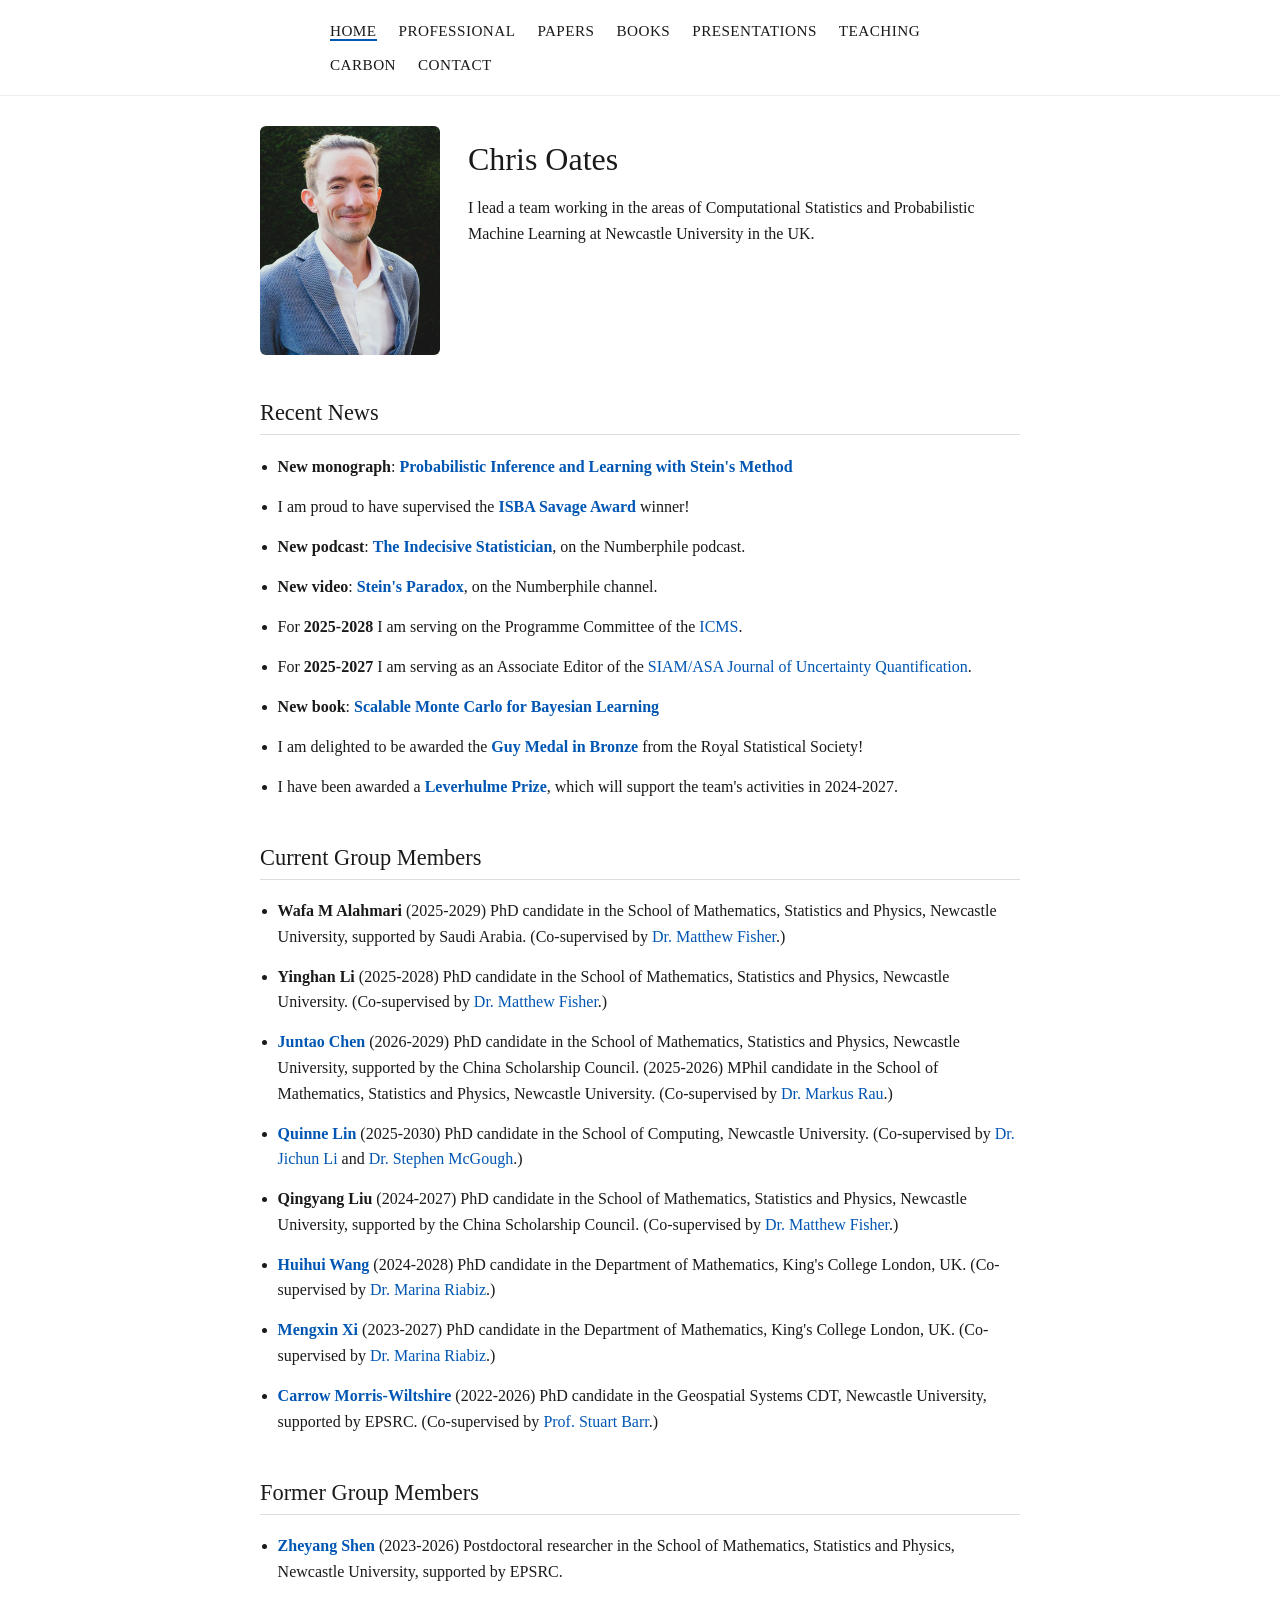
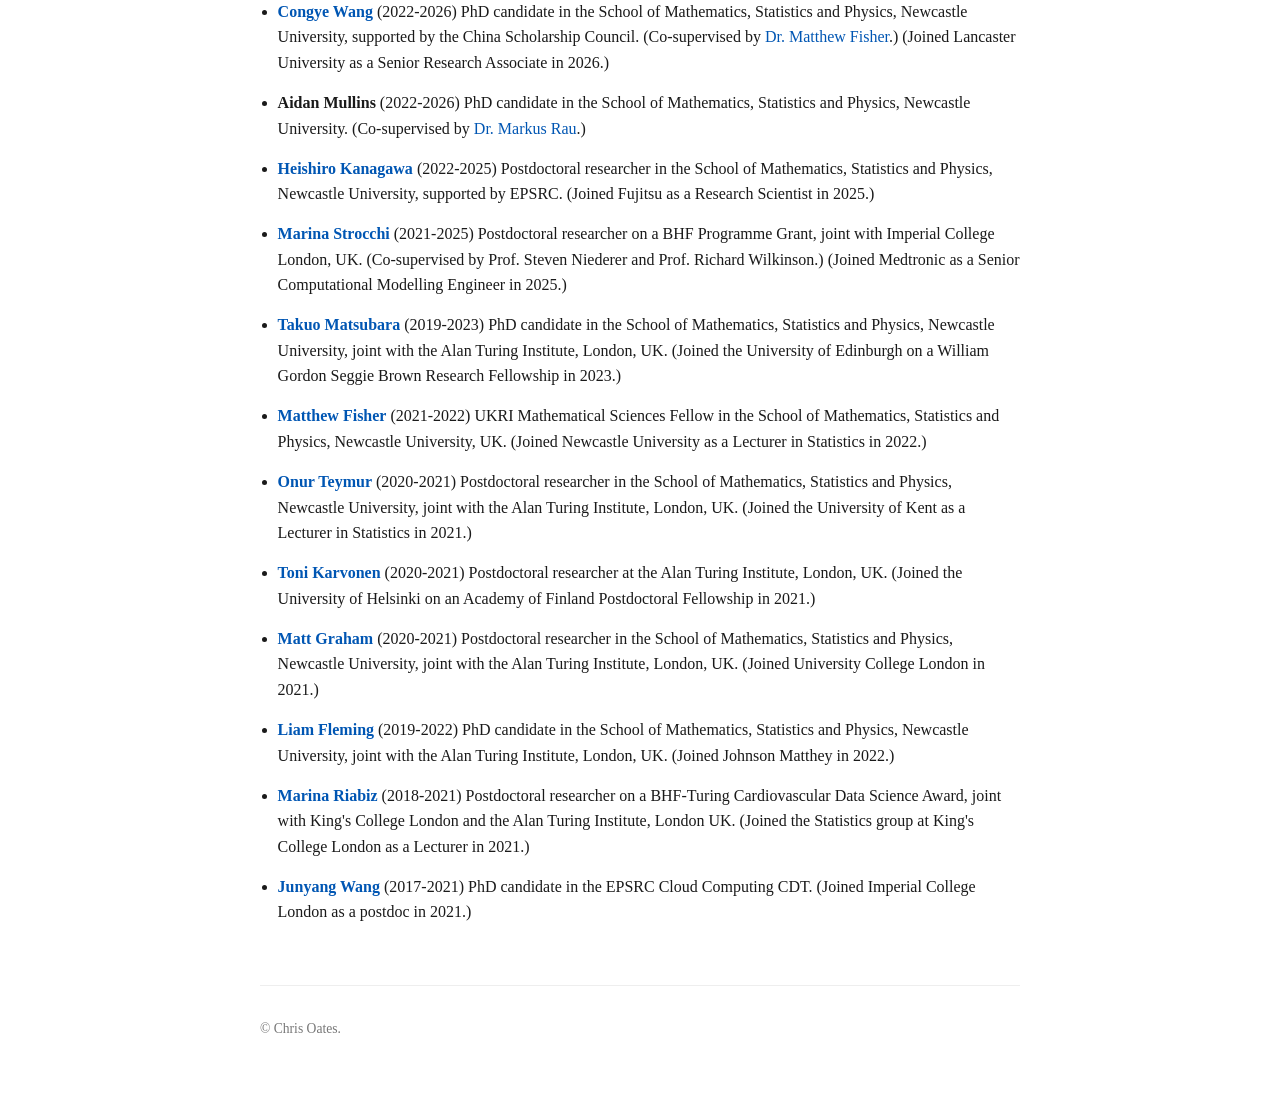
==== index.html @ c544bef7 "Uploaded html files for new site" ====
<!DOCTYPE html>
<!--
  =============================================================
  index.html  —  the HOME page (what visitors see at oates.work)
  =============================================================

  HOW THE WHOLE SITE FITS TOGETHER
  ---------------------------------
  This site is just a handful of plain .html files sitting next
  to a shared style.css file, in one folder:

      oates-work-site/
        index.html          <- this file (home page)
        professional.html
        papers.html
        books.html
        presentations.html
        teaching.html
        carbon.html
        contact.html
        visiting-fellowships.html  <- not linked from the nav yet
        style.css           <- shared look and feel for all pages
        images/              <- photos used on the site
        README.md           <- instructions for editing & publishing

  There is no software to install, no "build" step, and no
  database. A web browser reads these files directly. To edit
  the site, you edit the .html files in a plain text editor
  (Notepad, TextEdit in plain-text mode, VS Code, etc.) and
  refresh your browser to see the change.

  HOW TO ADD OR CHANGE TEXT ON THIS PAGE
  ---------------------------------------
  Text on the page is wrapped in HTML "tags" that look like
  <p>...</p> or <li>...</li>. You can safely change the words
  BETWEEN the tags. Do not delete the tags themselves (the bits
  in angle brackets) unless you know you want to remove that
  whole element.

  A comment like this one (the whole block you're reading right
  now) is never shown on the actual web page — comments are just
  notes for you, the editor. Add your own freely.
  =============================================================
-->
<html lang="en">
<head>
  <meta charset="UTF-8">
  <!-- Makes the site usable on phones/tablets by matching the page width to the screen width. Leave this as-is. -->
  <meta name="viewport" content="width=device-width, initial-scale=1.0">

  <!-- This text appears as the browser tab title and in search results. -->
  <title>Chris Oates</title>

  <!-- A short description used by search engines like Google. Edit freely. -->
  <meta name="description" content="Chris Oates — Professor of Statistics, Newcastle University. Computational statistics and probabilistic machine learning.">

  <!-- Loads the shared stylesheet described in style.css. Every page has this same line. -->
  <link rel="stylesheet" href="style.css">
</head>
<body>

<!-- =========================================================
     SITE NAVIGATION (top menu) — appears identically on every
     page. If you rename a page, add a page, or reorder the
     menu, make the SAME change on this block in every .html
     file. It is simple copy/paste — there is no way for one
     page to "share" this block with the others automatically
     without extra tools, so we keep it deliberately simple.

     The link for the CURRENT page has class="current" added,
     which underlines it (see style.css section 3). On this
     page that's the "Home" link.
     ========================================================= -->
<nav class="site-nav">
  <ul>
    <li><a href="index.html" class="current">Home</a></li>
    <li><a href="professional.html">Professional</a></li>
    <li><a href="papers.html">Papers</a></li>
    <li><a href="books.html">Books</a></li>
    <li><a href="presentations.html">Presentations</a></li>
    <li><a href="teaching.html">Teaching</a></li>
    <li><a href="carbon.html">Carbon</a></li>
    <li><a href="contact.html">Contact</a></li>
  </ul>
</nav>

<!-- The .page div just keeps the content a comfortable reading
     width — see section 1 of style.css. -->
<div class="page">

  <!-- ===================================================
       PROFILE: photo + short introduction
       To change the photo: replace images/chris-oates.jpg
       with your own file (same filename), or change the
       filename below to match a new file you add to the
       images folder.
       =================================================== -->
  <div class="profile">
    <img src="images/chris-oates.jpg" alt="Photo of Chris Oates">
    <div class="intro">
      <h1>Chris Oates</h1>
      <p>
        I lead a team working in the areas of Computational Statistics
        and Probabilistic Machine Learning at Newcastle University in
        the UK.
      </p>
    </div>
  </div>

  <!-- ===================================================
       RECENT NEWS
       This is just a bulleted list. To add a new item, copy
       an existing <li>...</li> line and edit the text/link.
       To remove an item, delete its whole <li>...</li> line.
       Newest items are usually kept at the top.
       =================================================== -->
  <h2>Recent News</h2>
  <ul class="entry-list">
    <li><strong>New monograph</strong>: <a href="https://arxiv.org/abs/2603.07467"><strong>Probabilistic Inference and Learning with Stein's Method</strong></a></li>
    <li>I am proud to have supervised the <a href="https://bayesian.org/project/savage-award/"><strong>ISBA Savage Award</strong></a> winner!</li>
    <li><strong>New podcast</strong>: <a href="https://youtu.be/iz8fpVh_rlc"><strong>The Indecisive Statistician</strong></a>, on the Numberphile podcast.</li>
    <li><strong>New video</strong>: <a href="https://youtu.be/FUQwijSDzg8?feature=shared"><strong>Stein's Paradox</strong></a>, on the Numberphile channel.</li>
    <li>For <strong>2025-2028</strong> I am serving on the Programme Committee of the <a href="https://www.icms.org.uk">ICMS</a>.</li>
    <li>For <strong>2025-2027</strong> I am serving as an Associate Editor of the <a href="https://siam.org/publications/siam-journals/siam-asa-journal-on-uncertainty-quantification/">SIAM/ASA Journal of Uncertainty Quantification</a>.</li>
    <li><strong>New book</strong>: <a href="books.html"><strong>Scalable Monte Carlo for Bayesian Learning</strong></a></li>
    <li>I am delighted to be awarded the <a href="https://rss.org.uk/news-publication/news-publications/2024/general-news/announcing-our-honours-recipients-for-2024/"><strong>Guy Medal in Bronze</strong></a> from the Royal Statistical Society!</li>
    <li>I have been awarded a <a href="https://www.ncl.ac.uk/press/articles/latest/2023/10/chrisoateslevehulmeprize/"><strong>Leverhulme Prize</strong></a>, which will support the team's activities in 2024-2027.</li>
  </ul>

  <!-- ===================================================
       CURRENT GROUP MEMBERS
       =================================================== -->
  <h2>Current Group Members</h2>
  <ul class="entry-list">
    <li><strong>Wafa M Alahmari</strong> (2025-2029) PhD candidate in the School of Mathematics, Statistics and Physics, Newcastle University, supported by Saudi Arabia. (Co-supervised by <a href="https://www.ncl.ac.uk/maths-physics/people/profile/matthewfisher.html">Dr. Matthew Fisher</a>.)</li>
    <li><strong>Yinghan Li</strong> (2025-2028) PhD candidate in the School of Mathematics, Statistics and Physics, Newcastle University. (Co-supervised by <a href="https://www.ncl.ac.uk/maths-physics/people/profile/matthewfisher.html">Dr. Matthew Fisher</a>.)</li>
    <li><a href="https://juntaojchen.github.io"><strong>Juntao Chen</strong></a> (2026-2029) PhD candidate in the School of Mathematics, Statistics and Physics, Newcastle University, supported by the China Scholarship Council. (2025-2026) MPhil candidate in the School of Mathematics, Statistics and Physics, Newcastle University. (Co-supervised by <a href="https://www.ncl.ac.uk/maths-physics/people/profile/markusrau.html">Dr. Markus Rau</a>.)</li>
    <li><a href="https://www.ncl.ac.uk/computing/staff/profile/quinnelin.html"><strong>Quinne Lin</strong></a> (2025-2030) PhD candidate in the School of Computing, Newcastle University. (Co-supervised by <a href="https://www.ncl.ac.uk/computing/staff/profile/jichunli.html">Dr. Jichun Li</a> and <a href="https://www.ncl.ac.uk/computing/staff/profile/stephenmcgough.html">Dr. Stephen McGough</a>.)</li>
    <li><strong>Qingyang Liu</strong> (2024-2027) PhD candidate in the School of Mathematics, Statistics and Physics, Newcastle University, supported by the China Scholarship Council. (Co-supervised by <a href="https://www.ncl.ac.uk/maths-physics/people/profile/matthewfisher.html">Dr. Matthew Fisher</a>.)</li>
    <li><a href="https://www.kcl.ac.uk/people/huihui-wang"><strong>Huihui Wang</strong></a> (2024-2028) PhD candidate in the Department of Mathematics, King's College London, UK. (Co-supervised by <a href="https://www.kcl.ac.uk/people/marina-riabiz">Dr. Marina Riabiz</a>.)</li>
    <li><a href="https://www.kcl.ac.uk/people/mengxin-xi"><strong>Mengxin Xi</strong></a> (2023-2027) PhD candidate in the Department of Mathematics, King's College London, UK. (Co-supervised by <a href="https://www.kcl.ac.uk/people/marina-riabiz">Dr. Marina Riabiz</a>.)</li>
    <li><a href="https://geospatialcdt.ac.uk/team/carrow-morris-wiltshire/"><strong>Carrow Morris-Wiltshire</strong></a> (2022-2026) PhD candidate in the Geospatial Systems CDT, Newcastle University, supported by EPSRC. (Co-supervised by <a href="https://www.ncl.ac.uk/engineering/staff/profile/stuartbarr.html">Prof. Stuart Barr</a>.)</li>
  </ul>

  <!-- ===================================================
       FORMER GROUP MEMBERS
       =================================================== -->
  <h2>Former Group Members</h2>
  <ul class="entry-list">
    <li><a href="https://scholar.google.fi/citations?hl=en&user=S2inyIsAAAAJ"><strong>Zheyang Shen</strong></a> (2023-2026) Postdoctoral researcher in the School of Mathematics, Statistics and Physics, Newcastle University, supported by EPSRC.</li>
    <li><a href="https://congyewang.github.io"><strong>Congye Wang</strong></a> (2022-2026) PhD candidate in the School of Mathematics, Statistics and Physics, Newcastle University, supported by the China Scholarship Council. (Co-supervised by <a href="https://www.ncl.ac.uk/maths-physics/people/profile/matthewfisher.html">Dr. Matthew Fisher</a>.) (Joined Lancaster University as a Senior Research Associate in 2026.)</li>
    <li><strong>Aidan Mullins</strong> (2022-2026) PhD candidate in the School of Mathematics, Statistics and Physics, Newcastle University. (Co-supervised by <a href="https://www.ncl.ac.uk/maths-physics/people/profile/markusrau.html">Dr. Markus Rau</a>.)</li>
    <li><a href="https://noukoudashisoup.github.io"><strong>Heishiro Kanagawa</strong></a> (2022-2025) Postdoctoral researcher in the School of Mathematics, Statistics and Physics, Newcastle University, supported by EPSRC. (Joined Fujitsu as a Research Scientist in 2025.)</li>
    <li><a href="https://kclpure.kcl.ac.uk/portal/marina.1.strocchi.html"><strong>Marina Strocchi</strong></a> (2021-2025) Postdoctoral researcher on a BHF Programme Grant, joint with Imperial College London, UK. (Co-supervised by Prof. Steven Niederer and Prof. Richard Wilkinson.) (Joined Medtronic as a Senior Computational Modelling Engineer in 2025.)</li>
    <li><a href="https://www.ncl.ac.uk/maths-physics/research/statistics/pgr-students/takuo-matsubara/"><strong>Takuo Matsubara</strong></a> (2019-2023) PhD candidate in the School of Mathematics, Statistics and Physics, Newcastle University, joint with the Alan Turing Institute, London, UK. (Joined the University of Edinburgh on a William Gordon Seggie Brown Research Fellowship in 2023.)</li>
    <li><a href="https://www.ncl.ac.uk/bigdata/people/people/fishermatthew.html"><strong>Matthew Fisher</strong></a> (2021-2022) UKRI Mathematical Sciences Fellow in the School of Mathematics, Statistics and Physics, Newcastle University, UK. (Joined Newcastle University as a Lecturer in Statistics in 2022.)</li>
    <li><a href="http://teymur.uk/"><strong>Onur Teymur</strong></a> (2020-2021) Postdoctoral researcher in the School of Mathematics, Statistics and Physics, Newcastle University, joint with the Alan Turing Institute, London, UK. (Joined the University of Kent as a Lecturer in Statistics in 2021.)</li>
    <li><a href="https://tskarvone.github.io/"><strong>Toni Karvonen</strong></a> (2020-2021) Postdoctoral researcher at the Alan Turing Institute, London, UK. (Joined the University of Helsinki on an Academy of Finland Postdoctoral Fellowship in 2021.)</li>
    <li><a href="https://matt-graham.github.io/"><strong>Matt Graham</strong></a> (2020-2021) Postdoctoral researcher in the School of Mathematics, Statistics and Physics, Newcastle University, joint with the Alan Turing Institute, London, UK. (Joined University College London in 2021.)</li>
    <li><a href="https://uk.linkedin.com/in/liam-fleming-a03b3612a"><strong>Liam Fleming</strong></a> (2019-2022) PhD candidate in the School of Mathematics, Statistics and Physics, Newcastle University, joint with the Alan Turing Institute, London, UK. (Joined Johnson Matthey in 2022.)</li>
    <li><a href="https://www.kcl.ac.uk/people/marina-riabiz"><strong>Marina Riabiz</strong></a> (2018-2021) Postdoctoral researcher on a BHF-Turing Cardiovascular Data Science Award, joint with King's College London and the Alan Turing Institute, London UK. (Joined the Statistics group at King's College London as a Lecturer in 2021.)</li>
    <li><a href="https://www.ncl.ac.uk/bigdata/people/people/wangjunyang.html"><strong>Junyang Wang</strong></a> (2017-2021) PhD candidate in the EPSRC Cloud Computing CDT. (Joined Imperial College London as a postdoc in 2021.)</li>
  </ul>

  <!-- ===================================================
       FOOTER — appears on every page. Feel free to edit the
       text (e.g. update the year) but there is no need to.
       =================================================== -->
  <footer class="site-footer">
    <p>&copy; Chris Oates.</p>
  </footer>

</div>
</body>
</html>
---- style.css ----
/* ============================================================
   style.css  —  shared stylesheet for every page on the site
   ============================================================ */

body {
  font-family: Georgia, "Times New Roman", Times, serif;
  color: #1a1a1a;
  background-color: #ffffff;
  line-height: 1.6;
  margin: 0;
  padding: 0;
}

.page {
  max-width: 760px;
  margin: 0 auto;
  padding: 0 20px 60px 20px;
}

h1, h2, h3 {
  font-weight: normal;
  color: #1a1a1a;
  line-height: 1.25;
}

h1 {
  font-size: 2rem;
  margin-top: 0.4em;
  margin-bottom: 0.3em;
}

h2 {
  font-size: 1.4rem;
  margin-top: 2em;
  border-bottom: 1px solid #ddd;
  padding-bottom: 0.3em;
}

h3 {
  font-size: 1.15rem;
  margin-bottom: 0.2em;
}

a {
  color: #0056b3;
  text-decoration: none;
}
a:hover {
  text-decoration: underline;
}

nav.site-nav {
  border-bottom: 1px solid #eee;
  margin-bottom: 30px;
  padding: 18px 0;
}

nav.site-nav ul {
  list-style: none;
  /* Centred the same way as the .page container below (760px), but
     deliberately a bit NARROWER (620px) so the 8 menu items wrap
     onto two more evenly balanced lines instead of leaving just one
     item stranded on the second line. If you add/remove a menu item
     later and the wrap looks lopsided again, nudge this number up or
     down by ~40-60px until it balances. */
  max-width: 620px;
  margin: 0 auto;
  padding: 0 20px;
  display: flex;
  flex-wrap: wrap;
  gap: 8px 22px;
}

nav.site-nav a {
  color: #1a1a1a;
  font-size: 0.95rem;
  letter-spacing: 0.03em;
  text-transform: uppercase;
}

nav.site-nav a.current {
  border-bottom: 2px solid #0056b3;
}

.profile {
  display: flex;
  gap: 28px;
  align-items: flex-start;
  flex-wrap: wrap;
  margin-bottom: 10px;
}

.profile img {
  width: 180px;
  height: auto;
  border-radius: 6px;
}

.profile .intro {
  flex: 1;
  min-width: 260px;
}

ul.entry-list {
  padding-left: 1.1em;
  margin-top: 0.6em;
}

ul.entry-list li {
  margin-bottom: 0.9em;
}

.meta {
  color: #555;
  font-size: 0.92rem;
}

/* Paper titles on papers.html are no longer links (only the badge
   buttons are clickable), but should still stand out in the same
   dark blue used for links elsewhere on the site. */
.paper-title {
  color: #0b3d6e;
}

/* ------------------------------------------------------------
   5b. LINK BADGES (small icon+label pills replacing old-style
   bracket links like "[arXiv]" or "[Web]"). Each badge is an
   <a class="link-badge"> containing a Tabler icon <i> plus the
   label text — see any page's <head> for the Tabler icon font
   stylesheet link, and the HTML comments near the top of
   papers.html for how to add a new one.
   ------------------------------------------------------------ */
.link-badge {
  display: inline-flex;
  align-items: center;
  line-height: 1;
  gap: 4px;
  border-radius: 999px;
  padding: 4px 10px 3px;
  font-family: -apple-system, BlinkMacSystemFont, "Segoe UI", Arial, sans-serif;
  font-size: 0.78rem;
  text-decoration: none;
  vertical-align: middle;
  /* fallback colour if a type-* class below is ever missing */
  background: #f1efe8;
  color: #444441;
}

.link-badge .badge-icon {
  width: 13px;
  height: 13px;
  flex-shrink: 0;
  /* SVG icons inherit their colour from the badge's own text colour,
     so each link type's icon automatically matches its pill colour
     (see the .type-* rules below) with no extra CSS needed per icon. */
  color: currentColor;
}

.link-badge:hover {
  filter: brightness(0.95);
  text-decoration: none;
}

/* One colour per link type, so arXiv / Journal / Web / Video / etc are
   distinguishable at a glance without reading the label. To add a new
   type: pick a background/text pair below, then in the .html file add
   class="link-badge type-yourtype" to the <a> tag. */
.link-badge.type-arxiv    { background: #faece7; color: #712b13; } /* coral  */
.link-badge.type-web      { background: #e6f1fb; color: #0c447c; } /* blue   */
.link-badge.type-journal  { background: #e1f5ee; color: #085041; } /* teal   */
.link-badge.type-video    { background: #fcebeb; color: #791f1f; } /* red    */
.link-badge.type-software { background: #eaf3de; color: #27500a; } /* green  */
.link-badge.type-slides   { background: #faeeda; color: #633806; } /* amber  */
.link-badge.type-pdf      { background: #f1efe8; color: #444441; } /* gray   */
.link-badge.type-book     { background: #eeedfe; color: #3c3489; } /* purple */
.link-badge.type-article  { background: #fbeaf0; color: #72243e; } /* pink   */
.link-badge.type-other    { background: #f1efe8; color: #444441; } /* gray   */

footer.site-footer {
  margin-top: 60px;
  padding-top: 18px;
  border-top: 1px solid #eee;
  color: #777;
  font-size: 0.85rem;
}

.bar-row {
  display: flex;
  align-items: center;
  gap: 12px;
  margin-bottom: 8px;
}

.bar-row .bar-label {
  width: 60px;
  flex-shrink: 0;
  font-size: 0.9rem;
  color: #555;
}

.bar-row .bar-track {
  flex: 1;
  background: #f0f0f0;
  border-radius: 3px;
  overflow: hidden;
}

.bar-row .bar-fill {
  background: #0056b3;
  color: #fff;
  font-size: 0.8rem;
  padding: 4px 8px;
  white-space: nowrap;
  border-radius: 3px;
}

@media (max-width: 600px) {
  .profile {
    flex-direction: column;
  }
  h1 {
    font-size: 1.6rem;
  }
}
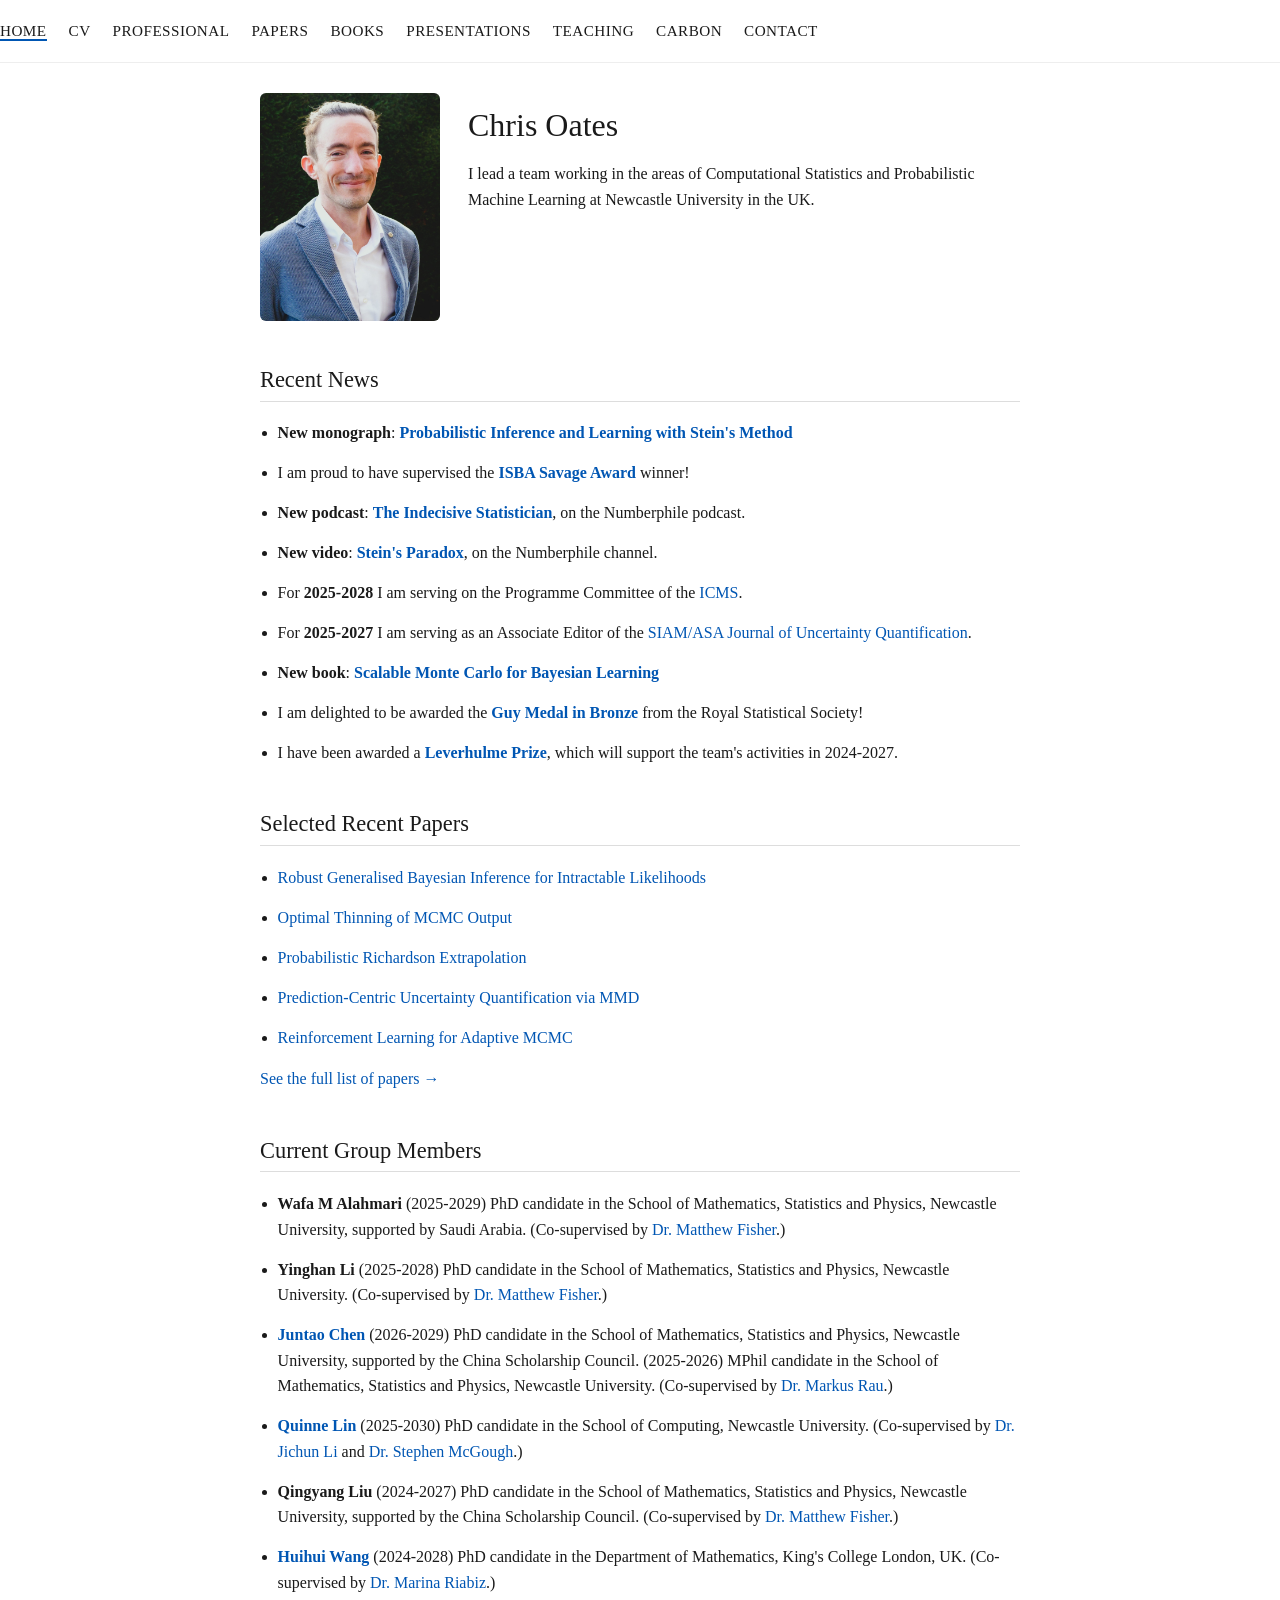
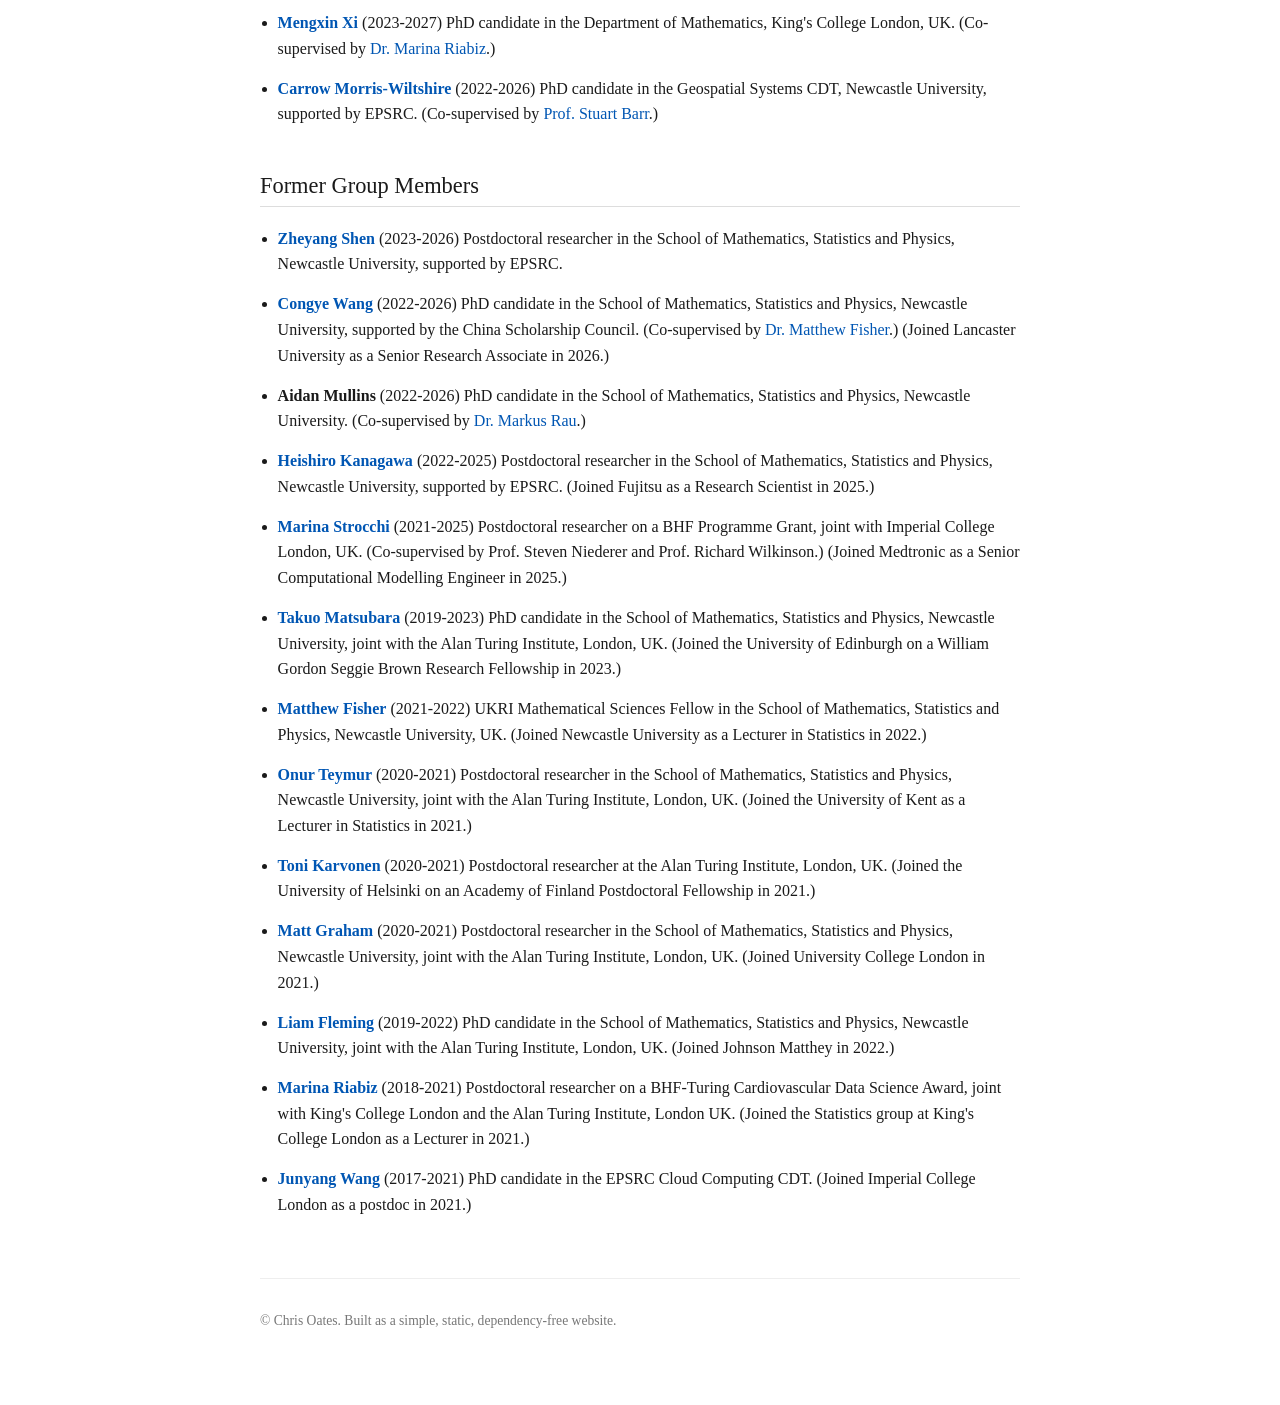
==== commit af475618: "Add files via upload" ====
--- a/index.html
+++ b/index.html
@@ -1,79 +1,18 @@
 <!DOCTYPE html>
-<!--
-  =============================================================
-  index.html  —  the HOME page (what visitors see at oates.work)
-  =============================================================
-
-  HOW THE WHOLE SITE FITS TOGETHER
-  ---------------------------------
-  This site is just a handful of plain .html files sitting next
-  to a shared style.css file, in one folder:
-
-      oates-work-site/
-        index.html          <- this file (home page)
-        professional.html
-        papers.html
-        books.html
-        presentations.html
-        teaching.html
-        carbon.html
-        contact.html
-        visiting-fellowships.html  <- not linked from the nav yet
-        style.css           <- shared look and feel for all pages
-        images/              <- photos used on the site
-        README.md           <- instructions for editing & publishing
-
-  There is no software to install, no "build" step, and no
-  database. A web browser reads these files directly. To edit
-  the site, you edit the .html files in a plain text editor
-  (Notepad, TextEdit in plain-text mode, VS Code, etc.) and
-  refresh your browser to see the change.
-
-  HOW TO ADD OR CHANGE TEXT ON THIS PAGE
-  ---------------------------------------
-  Text on the page is wrapped in HTML "tags" that look like
-  <p>...</p> or <li>...</li>. You can safely change the words
-  BETWEEN the tags. Do not delete the tags themselves (the bits
-  in angle brackets) unless you know you want to remove that
-  whole element.
-
-  A comment like this one (the whole block you're reading right
-  now) is never shown on the actual web page — comments are just
-  notes for you, the editor. Add your own freely.
-  =============================================================
--->
 <html lang="en">
 <head>
   <meta charset="UTF-8">
-  <!-- Makes the site usable on phones/tablets by matching the page width to the screen width. Leave this as-is. -->
   <meta name="viewport" content="width=device-width, initial-scale=1.0">
-
-  <!-- This text appears as the browser tab title and in search results. -->
   <title>Chris Oates</title>
-
-  <!-- A short description used by search engines like Google. Edit freely. -->
   <meta name="description" content="Chris Oates — Professor of Statistics, Newcastle University. Computational statistics and probabilistic machine learning.">
-
-  <!-- Loads the shared stylesheet described in style.css. Every page has this same line. -->
   <link rel="stylesheet" href="style.css">
 </head>
 <body>
 
-<!-- =========================================================
-     SITE NAVIGATION (top menu) — appears identically on every
-     page. If you rename a page, add a page, or reorder the
-     menu, make the SAME change on this block in every .html
-     file. It is simple copy/paste — there is no way for one
-     page to "share" this block with the others automatically
-     without extra tools, so we keep it deliberately simple.
-
-     The link for the CURRENT page has class="current" added,
-     which underlines it (see style.css section 3). On this
-     page that's the "Home" link.
-     ========================================================= -->
 <nav class="site-nav">
   <ul>
     <li><a href="index.html" class="current">Home</a></li>
+    <li><a href="cv.pdf">CV</a></li>
     <li><a href="professional.html">Professional</a></li>
     <li><a href="papers.html">Papers</a></li>
     <li><a href="books.html">Books</a></li>
@@ -84,17 +23,8 @@
   </ul>
 </nav>
 
-<!-- The .page div just keeps the content a comfortable reading
-     width — see section 1 of style.css. -->
 <div class="page">
 
-  <!-- ===================================================
-       PROFILE: photo + short introduction
-       To change the photo: replace images/chris-oates.jpg
-       with your own file (same filename), or change the
-       filename below to match a new file you add to the
-       images folder.
-       =================================================== -->
   <div class="profile">
     <img src="images/chris-oates.jpg" alt="Photo of Chris Oates">
     <div class="intro">
@@ -107,13 +37,6 @@
     </div>
   </div>
 
-  <!-- ===================================================
-       RECENT NEWS
-       This is just a bulleted list. To add a new item, copy
-       an existing <li>...</li> line and edit the text/link.
-       To remove an item, delete its whole <li>...</li> line.
-       Newest items are usually kept at the top.
-       =================================================== -->
   <h2>Recent News</h2>
   <ul class="entry-list">
     <li><strong>New monograph</strong>: <a href="https://arxiv.org/abs/2603.07467"><strong>Probabilistic Inference and Learning with Stein's Method</strong></a></li>
@@ -127,9 +50,16 @@
     <li>I have been awarded a <a href="https://www.ncl.ac.uk/press/articles/latest/2023/10/chrisoateslevehulmeprize/"><strong>Leverhulme Prize</strong></a>, which will support the team's activities in 2024-2027.</li>
   </ul>
 
-  <!-- ===================================================
-       CURRENT GROUP MEMBERS
-       =================================================== -->
+  <h2>Selected Recent Papers</h2>
+  <ul class="entry-list">
+    <li><a href="https://rss.onlinelibrary.wiley.com/doi/full/10.1111/rssb.12500">Robust Generalised Bayesian Inference for Intractable Likelihoods</a></li>
+    <li><a href="https://rss.onlinelibrary.wiley.com/doi/full/10.1111/rssb.12503">Optimal Thinning of MCMC Output</a></li>
+    <li><a href="https://arxiv.org/abs/2401.07562">Probabilistic Richardson Extrapolation</a></li>
+    <li><a href="https://arxiv.org/abs/2410.11637">Prediction-Centric Uncertainty Quantification via MMD</a></li>
+    <li><a href="https://arxiv.org/abs/2405.13574">Reinforcement Learning for Adaptive MCMC</a></li>
+  </ul>
+  <p><a href="papers.html">See the full list of papers &rarr;</a></p>
+
   <h2>Current Group Members</h2>
   <ul class="entry-list">
     <li><strong>Wafa M Alahmari</strong> (2025-2029) PhD candidate in the School of Mathematics, Statistics and Physics, Newcastle University, supported by Saudi Arabia. (Co-supervised by <a href="https://www.ncl.ac.uk/maths-physics/people/profile/matthewfisher.html">Dr. Matthew Fisher</a>.)</li>
@@ -142,9 +72,6 @@
     <li><a href="https://geospatialcdt.ac.uk/team/carrow-morris-wiltshire/"><strong>Carrow Morris-Wiltshire</strong></a> (2022-2026) PhD candidate in the Geospatial Systems CDT, Newcastle University, supported by EPSRC. (Co-supervised by <a href="https://www.ncl.ac.uk/engineering/staff/profile/stuartbarr.html">Prof. Stuart Barr</a>.)</li>
   </ul>
 
-  <!-- ===================================================
-       FORMER GROUP MEMBERS
-       =================================================== -->
   <h2>Former Group Members</h2>
   <ul class="entry-list">
     <li><a href="https://scholar.google.fi/citations?hl=en&user=S2inyIsAAAAJ"><strong>Zheyang Shen</strong></a> (2023-2026) Postdoctoral researcher in the School of Mathematics, Statistics and Physics, Newcastle University, supported by EPSRC.</li>
@@ -162,12 +89,8 @@
     <li><a href="https://www.ncl.ac.uk/bigdata/people/people/wangjunyang.html"><strong>Junyang Wang</strong></a> (2017-2021) PhD candidate in the EPSRC Cloud Computing CDT. (Joined Imperial College London as a postdoc in 2021.)</li>
   </ul>
 
-  <!-- ===================================================
-       FOOTER — appears on every page. Feel free to edit the
-       text (e.g. update the year) but there is no need to.
-       =================================================== -->
   <footer class="site-footer">
-    <p>&copy; Chris Oates.</p>
+    <p>&copy; Chris Oates. Built as a simple, static, dependency-free website.</p>
   </footer>
 
 </div>
--- a/style.css
+++ b/style.css
@@ -1,7 +1,3 @@
-/* ============================================================
-   style.css  —  shared stylesheet for every page on the site
-   ============================================================ */
-
 body {
   font-family: Georgia, "Times New Roman", Times, serif;
   color: #1a1a1a;
@@ -57,15 +53,8 @@
 
 nav.site-nav ul {
   list-style: none;
-  /* Centred the same way as the .page container below (760px), but
-     deliberately a bit NARROWER (620px) so the 8 menu items wrap
-     onto two more evenly balanced lines instead of leaving just one
-     item stranded on the second line. If you add/remove a menu item
-     later and the wrap looks lopsided again, nudge this number up or
-     down by ~40-60px until it balances. */
-  max-width: 620px;
-  margin: 0 auto;
-  padding: 0 20px;
+  margin: 0;
+  padding: 0;
   display: flex;
   flex-wrap: wrap;
   gap: 8px 22px;
@@ -115,67 +104,6 @@
   font-size: 0.92rem;
 }
 
-/* Paper titles on papers.html are no longer links (only the badge
-   buttons are clickable), but should still stand out in the same
-   dark blue used for links elsewhere on the site. */
-.paper-title {
-  color: #0b3d6e;
-}
-
-/* ------------------------------------------------------------
-   5b. LINK BADGES (small icon+label pills replacing old-style
-   bracket links like "[arXiv]" or "[Web]"). Each badge is an
-   <a class="link-badge"> containing a Tabler icon <i> plus the
-   label text — see any page's <head> for the Tabler icon font
-   stylesheet link, and the HTML comments near the top of
-   papers.html for how to add a new one.
-   ------------------------------------------------------------ */
-.link-badge {
-  display: inline-flex;
-  align-items: center;
-  line-height: 1;
-  gap: 4px;
-  border-radius: 999px;
-  padding: 4px 10px 3px;
-  font-family: -apple-system, BlinkMacSystemFont, "Segoe UI", Arial, sans-serif;
-  font-size: 0.78rem;
-  text-decoration: none;
-  vertical-align: middle;
-  /* fallback colour if a type-* class below is ever missing */
-  background: #f1efe8;
-  color: #444441;
-}
-
-.link-badge .badge-icon {
-  width: 13px;
-  height: 13px;
-  flex-shrink: 0;
-  /* SVG icons inherit their colour from the badge's own text colour,
-     so each link type's icon automatically matches its pill colour
-     (see the .type-* rules below) with no extra CSS needed per icon. */
-  color: currentColor;
-}
-
-.link-badge:hover {
-  filter: brightness(0.95);
-  text-decoration: none;
-}
-
-/* One colour per link type, so arXiv / Journal / Web / Video / etc are
-   distinguishable at a glance without reading the label. To add a new
-   type: pick a background/text pair below, then in the .html file add
-   class="link-badge type-yourtype" to the <a> tag. */
-.link-badge.type-arxiv    { background: #faece7; color: #712b13; } /* coral  */
-.link-badge.type-web      { background: #e6f1fb; color: #0c447c; } /* blue   */
-.link-badge.type-journal  { background: #e1f5ee; color: #085041; } /* teal   */
-.link-badge.type-video    { background: #fcebeb; color: #791f1f; } /* red    */
-.link-badge.type-software { background: #eaf3de; color: #27500a; } /* green  */
-.link-badge.type-slides   { background: #faeeda; color: #633806; } /* amber  */
-.link-badge.type-pdf      { background: #f1efe8; color: #444441; } /* gray   */
-.link-badge.type-book     { background: #eeedfe; color: #3c3489; } /* purple */
-.link-badge.type-article  { background: #fbeaf0; color: #72243e; } /* pink   */
-.link-badge.type-other    { background: #f1efe8; color: #444441; } /* gray   */
-
 footer.site-footer {
   margin-top: 60px;
   padding-top: 18px;
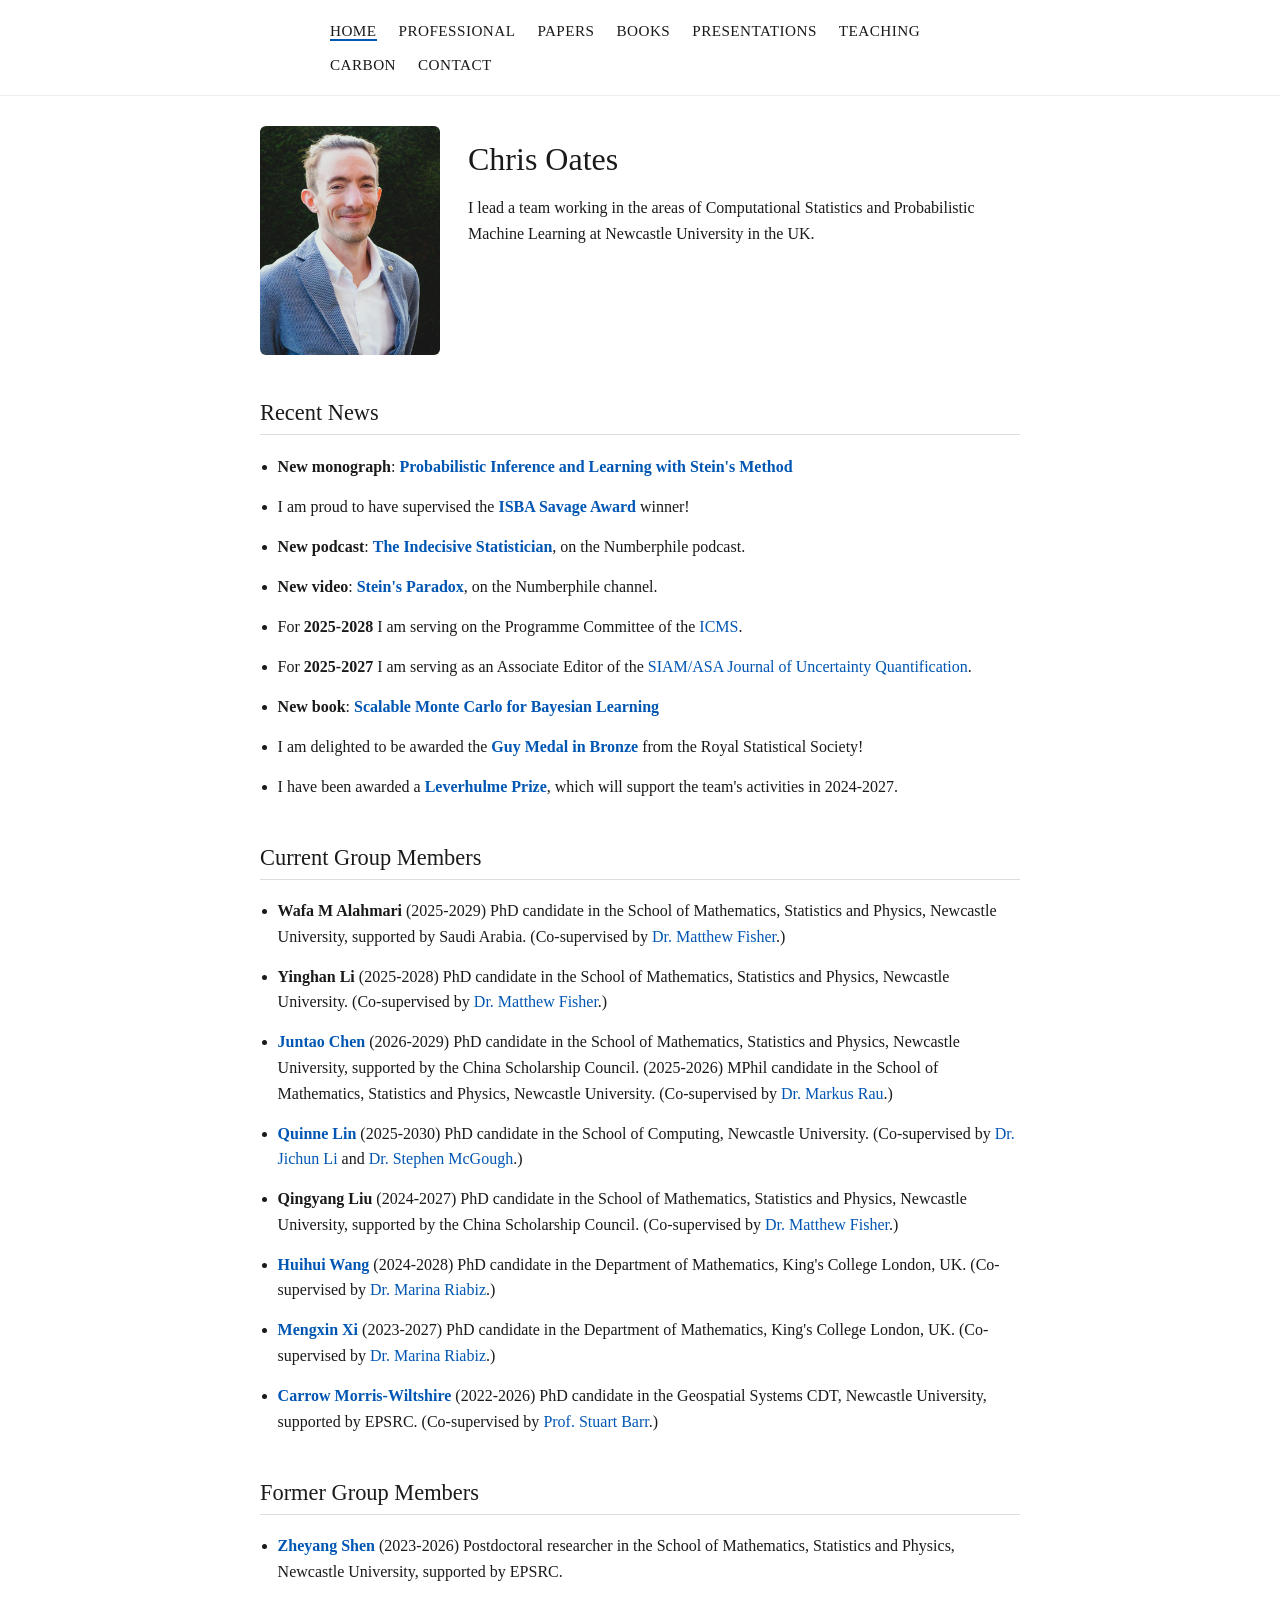
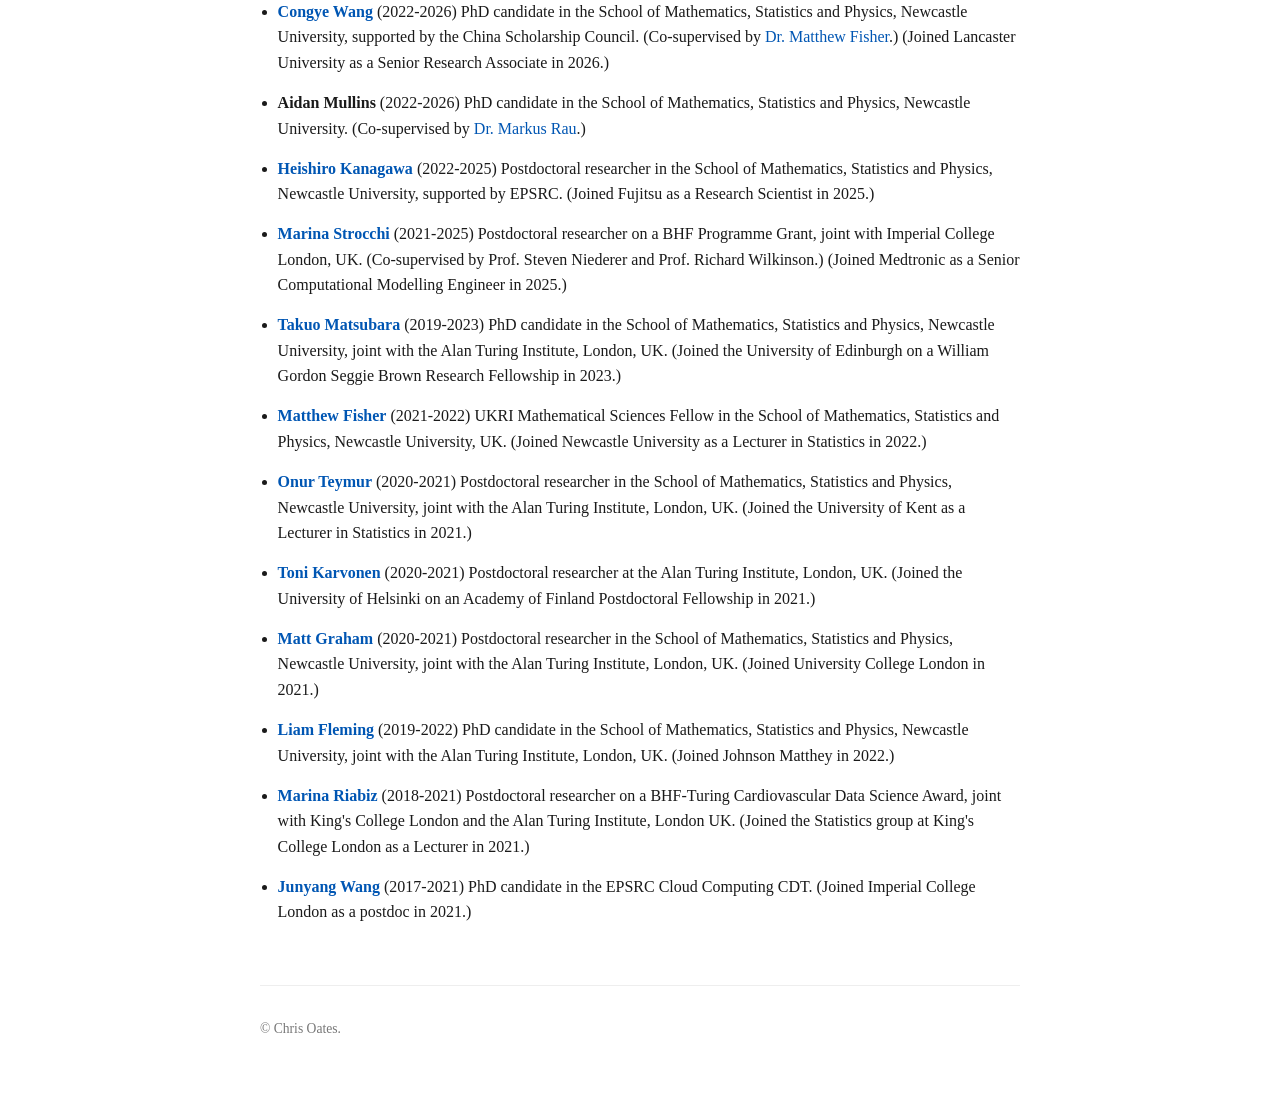
==== commit c4de66bb: "Add files via upload" ====
--- a/index.html
+++ b/index.html
@@ -1,18 +1,79 @@
 <!DOCTYPE html>
+<!--
+  =============================================================
+  index.html  —  the HOME page (what visitors see at oates.work)
+  =============================================================
+
+  HOW THE WHOLE SITE FITS TOGETHER
+  ---------------------------------
+  This site is just a handful of plain .html files sitting next
+  to a shared style.css file, in one folder:
+
+      oates-work-site/
+        index.html          <- this file (home page)
+        professional.html
+        papers.html
+        books.html
+        presentations.html
+        teaching.html
+        carbon.html
+        contact.html
+        visiting-fellowships.html  <- not linked from the nav yet
+        style.css           <- shared look and feel for all pages
+        images/              <- photos used on the site
+        README.md           <- instructions for editing & publishing
+
+  There is no software to install, no "build" step, and no
+  database. A web browser reads these files directly. To edit
+  the site, you edit the .html files in a plain text editor
+  (Notepad, TextEdit in plain-text mode, VS Code, etc.) and
+  refresh your browser to see the change.
+
+  HOW TO ADD OR CHANGE TEXT ON THIS PAGE
+  ---------------------------------------
+  Text on the page is wrapped in HTML "tags" that look like
+  <p>...</p> or <li>...</li>. You can safely change the words
+  BETWEEN the tags. Do not delete the tags themselves (the bits
+  in angle brackets) unless you know you want to remove that
+  whole element.
+
+  A comment like this one (the whole block you're reading right
+  now) is never shown on the actual web page — comments are just
+  notes for you, the editor. Add your own freely.
+  =============================================================
+-->
 <html lang="en">
 <head>
   <meta charset="UTF-8">
+  <!-- Makes the site usable on phones/tablets by matching the page width to the screen width. Leave this as-is. -->
   <meta name="viewport" content="width=device-width, initial-scale=1.0">
+
+  <!-- This text appears as the browser tab title and in search results. -->
   <title>Chris Oates</title>
+
+  <!-- A short description used by search engines like Google. Edit freely. -->
   <meta name="description" content="Chris Oates — Professor of Statistics, Newcastle University. Computational statistics and probabilistic machine learning.">
+
+  <!-- Loads the shared stylesheet described in style.css. Every page has this same line. -->
   <link rel="stylesheet" href="style.css">
 </head>
 <body>
 
+<!-- =========================================================
+     SITE NAVIGATION (top menu) — appears identically on every
+     page. If you rename a page, add a page, or reorder the
+     menu, make the SAME change on this block in every .html
+     file. It is simple copy/paste — there is no way for one
+     page to "share" this block with the others automatically
+     without extra tools, so we keep it deliberately simple.
+
+     The link for the CURRENT page has class="current" added,
+     which underlines it (see style.css section 3). On this
+     page that's the "Home" link.
+     ========================================================= -->
 <nav class="site-nav">
   <ul>
     <li><a href="index.html" class="current">Home</a></li>
-    <li><a href="cv.pdf">CV</a></li>
     <li><a href="professional.html">Professional</a></li>
     <li><a href="papers.html">Papers</a></li>
     <li><a href="books.html">Books</a></li>
@@ -23,8 +84,17 @@
   </ul>
 </nav>
 
+<!-- The .page div just keeps the content a comfortable reading
+     width — see section 1 of style.css. -->
 <div class="page">
 
+  <!-- ===================================================
+       PROFILE: photo + short introduction
+       To change the photo: replace images/chris-oates.jpg
+       with your own file (same filename), or change the
+       filename below to match a new file you add to the
+       images folder.
+       =================================================== -->
   <div class="profile">
     <img src="images/chris-oates.jpg" alt="Photo of Chris Oates">
     <div class="intro">
@@ -37,6 +107,13 @@
     </div>
   </div>
 
+  <!-- ===================================================
+       RECENT NEWS
+       This is just a bulleted list. To add a new item, copy
+       an existing <li>...</li> line and edit the text/link.
+       To remove an item, delete its whole <li>...</li> line.
+       Newest items are usually kept at the top.
+       =================================================== -->
   <h2>Recent News</h2>
   <ul class="entry-list">
     <li><strong>New monograph</strong>: <a href="https://arxiv.org/abs/2603.07467"><strong>Probabilistic Inference and Learning with Stein's Method</strong></a></li>
@@ -50,16 +127,9 @@
     <li>I have been awarded a <a href="https://www.ncl.ac.uk/press/articles/latest/2023/10/chrisoateslevehulmeprize/"><strong>Leverhulme Prize</strong></a>, which will support the team's activities in 2024-2027.</li>
   </ul>
 
-  <h2>Selected Recent Papers</h2>
-  <ul class="entry-list">
-    <li><a href="https://rss.onlinelibrary.wiley.com/doi/full/10.1111/rssb.12500">Robust Generalised Bayesian Inference for Intractable Likelihoods</a></li>
-    <li><a href="https://rss.onlinelibrary.wiley.com/doi/full/10.1111/rssb.12503">Optimal Thinning of MCMC Output</a></li>
-    <li><a href="https://arxiv.org/abs/2401.07562">Probabilistic Richardson Extrapolation</a></li>
-    <li><a href="https://arxiv.org/abs/2410.11637">Prediction-Centric Uncertainty Quantification via MMD</a></li>
-    <li><a href="https://arxiv.org/abs/2405.13574">Reinforcement Learning for Adaptive MCMC</a></li>
-  </ul>
-  <p><a href="papers.html">See the full list of papers &rarr;</a></p>
-
+  <!-- ===================================================
+       CURRENT GROUP MEMBERS
+       =================================================== -->
   <h2>Current Group Members</h2>
   <ul class="entry-list">
     <li><strong>Wafa M Alahmari</strong> (2025-2029) PhD candidate in the School of Mathematics, Statistics and Physics, Newcastle University, supported by Saudi Arabia. (Co-supervised by <a href="https://www.ncl.ac.uk/maths-physics/people/profile/matthewfisher.html">Dr. Matthew Fisher</a>.)</li>
@@ -72,6 +142,9 @@
     <li><a href="https://geospatialcdt.ac.uk/team/carrow-morris-wiltshire/"><strong>Carrow Morris-Wiltshire</strong></a> (2022-2026) PhD candidate in the Geospatial Systems CDT, Newcastle University, supported by EPSRC. (Co-supervised by <a href="https://www.ncl.ac.uk/engineering/staff/profile/stuartbarr.html">Prof. Stuart Barr</a>.)</li>
   </ul>
 
+  <!-- ===================================================
+       FORMER GROUP MEMBERS
+       =================================================== -->
   <h2>Former Group Members</h2>
   <ul class="entry-list">
     <li><a href="https://scholar.google.fi/citations?hl=en&user=S2inyIsAAAAJ"><strong>Zheyang Shen</strong></a> (2023-2026) Postdoctoral researcher in the School of Mathematics, Statistics and Physics, Newcastle University, supported by EPSRC.</li>
@@ -89,8 +162,12 @@
     <li><a href="https://www.ncl.ac.uk/bigdata/people/people/wangjunyang.html"><strong>Junyang Wang</strong></a> (2017-2021) PhD candidate in the EPSRC Cloud Computing CDT. (Joined Imperial College London as a postdoc in 2021.)</li>
   </ul>
 
+  <!-- ===================================================
+       FOOTER — appears on every page. Feel free to edit the
+       text (e.g. update the year) but there is no need to.
+       =================================================== -->
   <footer class="site-footer">
-    <p>&copy; Chris Oates. Built as a simple, static, dependency-free website.</p>
+    <p>&copy; Chris Oates.</p>
   </footer>
 
 </div>
--- a/style.css
+++ b/style.css
@@ -1,3 +1,7 @@
+/* ============================================================
+   style.css  —  shared stylesheet for every page on the site
+   ============================================================ */
+
 body {
   font-family: Georgia, "Times New Roman", Times, serif;
   color: #1a1a1a;
@@ -53,8 +57,15 @@
 
 nav.site-nav ul {
   list-style: none;
-  margin: 0;
-  padding: 0;
+  /* Centred the same way as the .page container below (760px), but
+     deliberately a bit NARROWER (620px) so the 8 menu items wrap
+     onto two more evenly balanced lines instead of leaving just one
+     item stranded on the second line. If you add/remove a menu item
+     later and the wrap looks lopsided again, nudge this number up or
+     down by ~40-60px until it balances. */
+  max-width: 620px;
+  margin: 0 auto;
+  padding: 0 20px;
   display: flex;
   flex-wrap: wrap;
   gap: 8px 22px;
@@ -103,6 +114,67 @@
   color: #555;
   font-size: 0.92rem;
 }
+
+/* Paper titles on papers.html are no longer links (only the badge
+   buttons are clickable), but should still stand out in the same
+   dark blue used for links elsewhere on the site. */
+.paper-title {
+  color: #0b3d6e;
+}
+
+/* ------------------------------------------------------------
+   5b. LINK BADGES (small icon+label pills replacing old-style
+   bracket links like "[arXiv]" or "[Web]"). Each badge is an
+   <a class="link-badge"> containing a Tabler icon <i> plus the
+   label text — see any page's <head> for the Tabler icon font
+   stylesheet link, and the HTML comments near the top of
+   papers.html for how to add a new one.
+   ------------------------------------------------------------ */
+.link-badge {
+  display: inline-flex;
+  align-items: center;
+  line-height: 1;
+  gap: 4px;
+  border-radius: 999px;
+  padding: 4px 10px 3px;
+  font-family: -apple-system, BlinkMacSystemFont, "Segoe UI", Arial, sans-serif;
+  font-size: 0.78rem;
+  text-decoration: none;
+  vertical-align: middle;
+  /* fallback colour if a type-* class below is ever missing */
+  background: #f1efe8;
+  color: #444441;
+}
+
+.link-badge .badge-icon {
+  width: 13px;
+  height: 13px;
+  flex-shrink: 0;
+  /* SVG icons inherit their colour from the badge's own text colour,
+     so each link type's icon automatically matches its pill colour
+     (see the .type-* rules below) with no extra CSS needed per icon. */
+  color: currentColor;
+}
+
+.link-badge:hover {
+  filter: brightness(0.95);
+  text-decoration: none;
+}
+
+/* One colour per link type, so arXiv / Journal / Web / Video / etc are
+   distinguishable at a glance without reading the label. To add a new
+   type: pick a background/text pair below, then in the .html file add
+   class="link-badge type-yourtype" to the <a> tag. */
+.link-badge.type-arxiv    { background: #faece7; color: #712b13; } /* coral  */
+.link-badge.type-web      { background: #e6f1fb; color: #0c447c; } /* blue   */
+.link-badge.type-journal  { background: #e1f5ee; color: #085041; } /* teal   */
+.link-badge.type-video    { background: #fcebeb; color: #791f1f; } /* red    */
+.link-badge.type-software { background: #eaf3de; color: #27500a; } /* green  */
+.link-badge.type-slides   { background: #faeeda; color: #633806; } /* amber  */
+.link-badge.type-pdf      { background: #f1efe8; color: #444441; } /* gray   */
+.link-badge.type-book     { background: #eeedfe; color: #3c3489; } /* purple */
+.link-badge.type-article  { background: #fbeaf0; color: #72243e; } /* pink   */
+.link-badge.type-other    { background: #f1efe8; color: #444441; } /* gray   */
 
 footer.site-footer {
   margin-top: 60px;
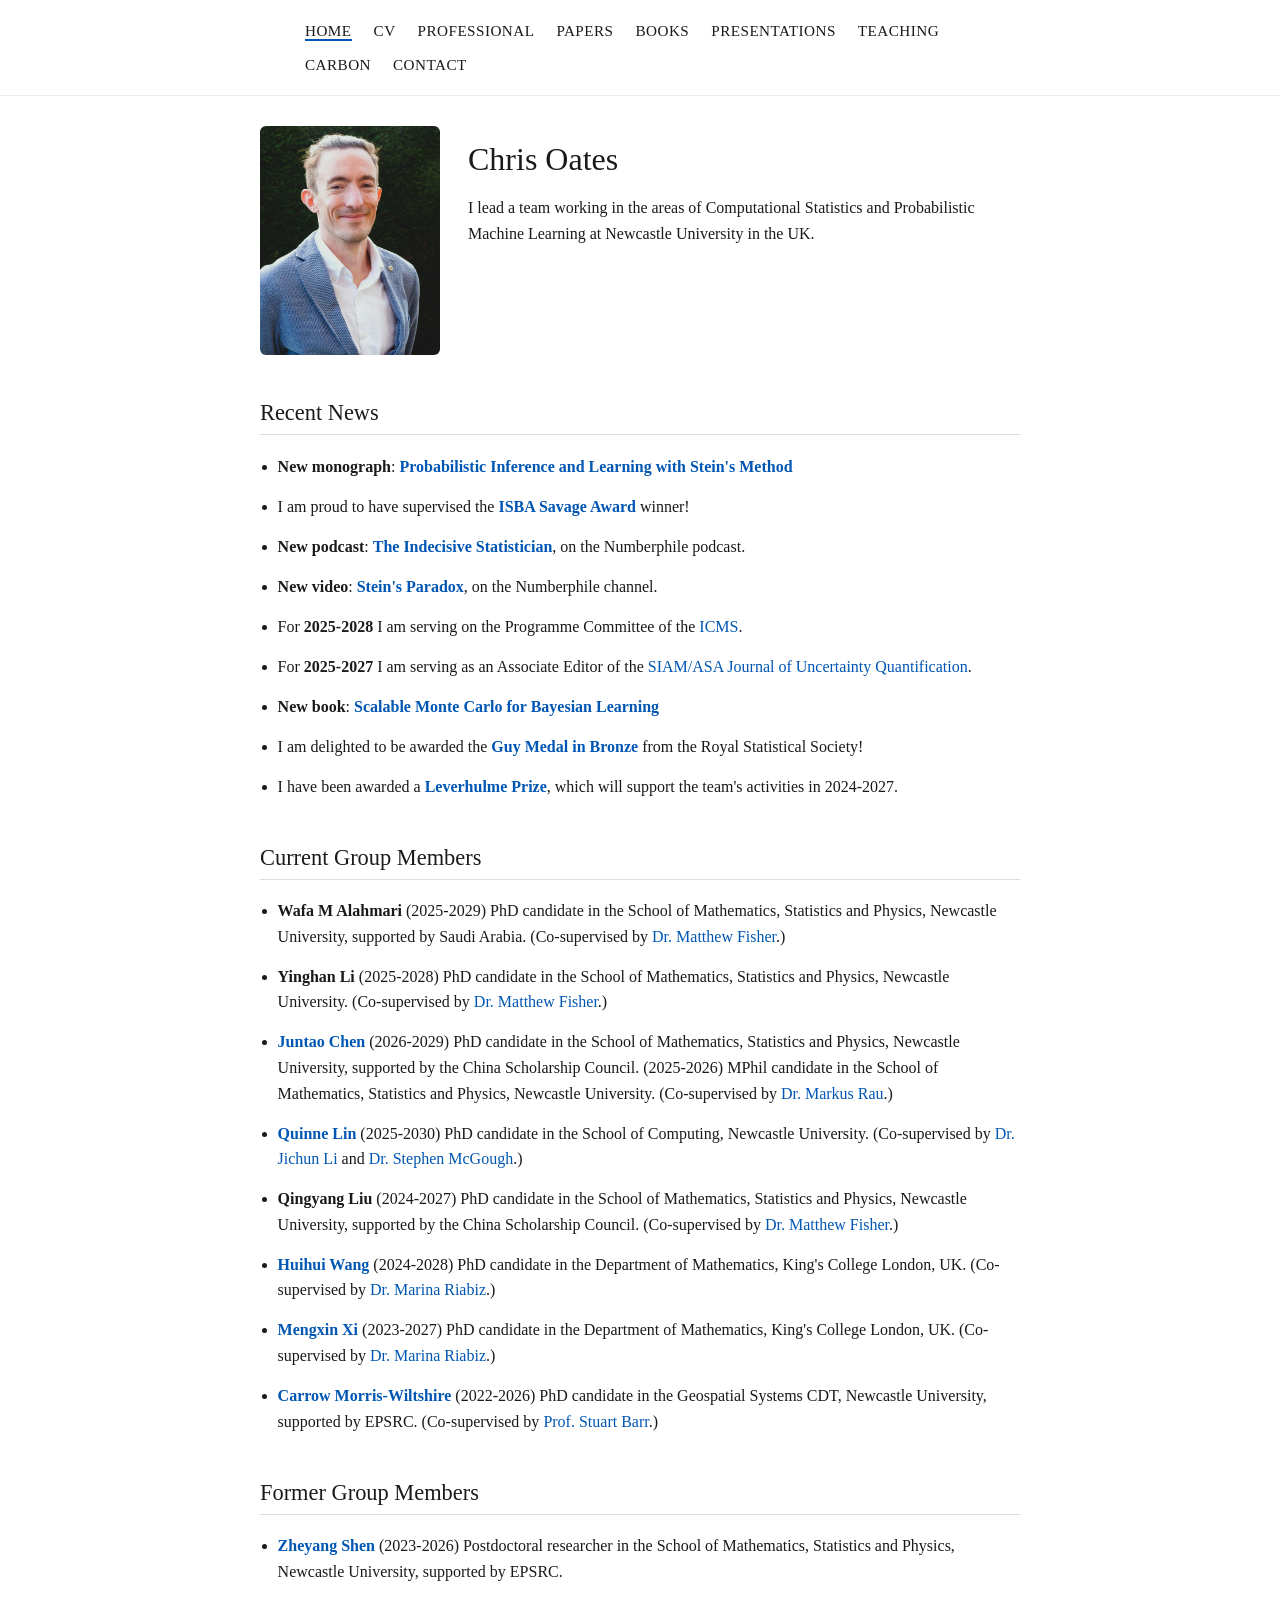
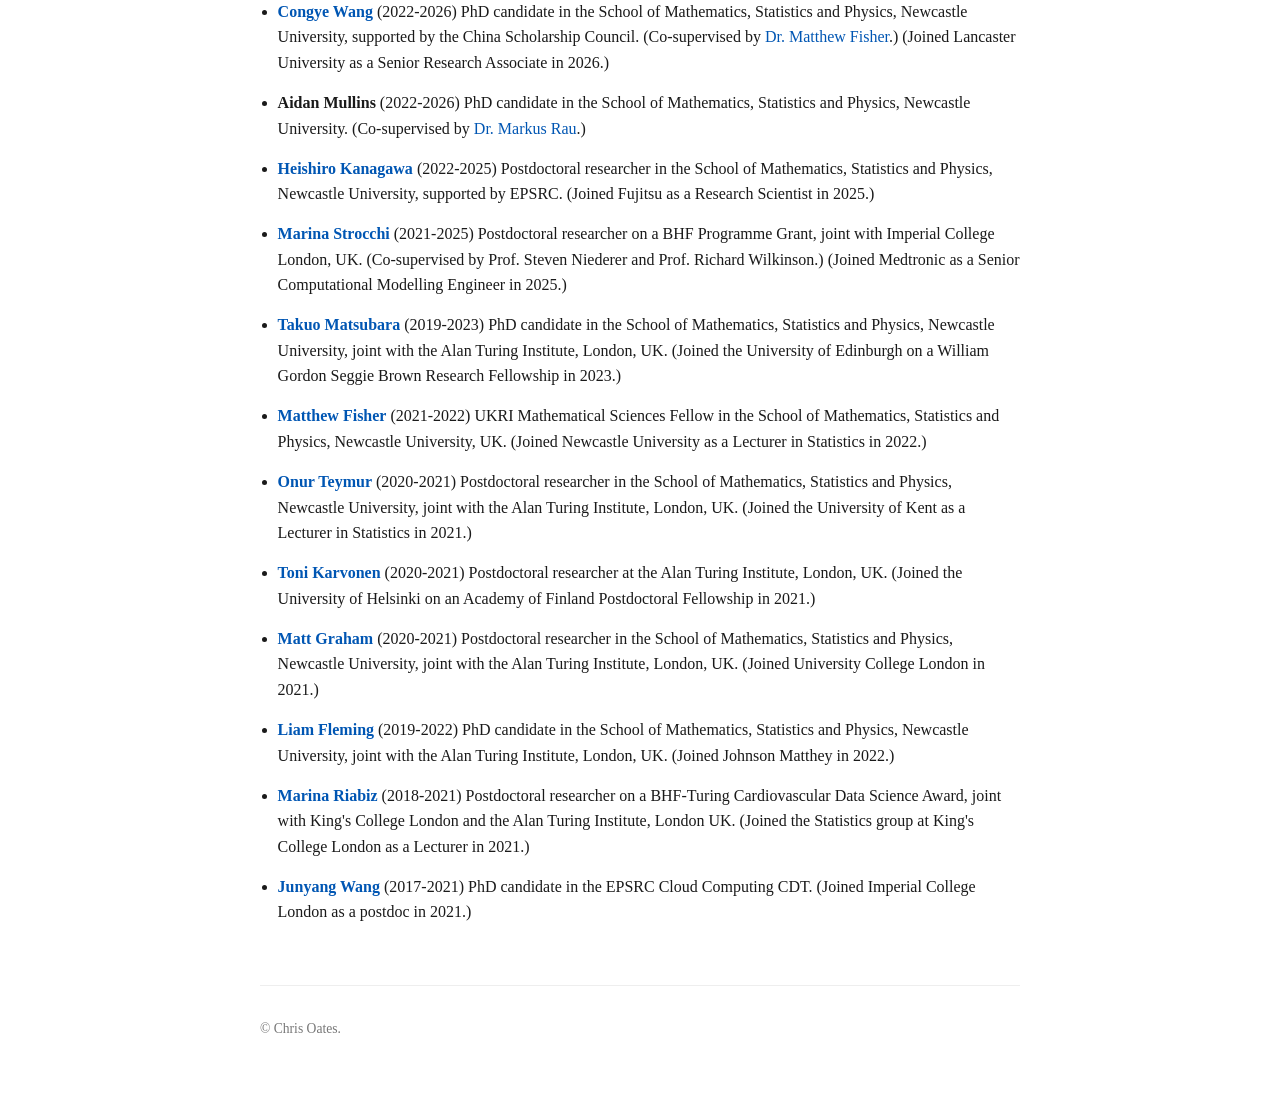
==== commit e03a1643: "Add files via upload" ====
--- a/index.html
+++ b/index.html
@@ -74,6 +74,7 @@
 <nav class="site-nav">
   <ul>
     <li><a href="index.html" class="current">Home</a></li>
+    <li><a href="cv.pdf">CV</a></li>
     <li><a href="professional.html">Professional</a></li>
     <li><a href="papers.html">Papers</a></li>
     <li><a href="books.html">Books</a></li>
--- a/style.css
+++ b/style.css
@@ -58,12 +58,13 @@
 nav.site-nav ul {
   list-style: none;
   /* Centred the same way as the .page container below (760px), but
-     deliberately a bit NARROWER (620px) so the 8 menu items wrap
+     deliberately a bit NARROWER (670px) so the 9 menu items wrap
      onto two more evenly balanced lines instead of leaving just one
      item stranded on the second line. If you add/remove a menu item
      later and the wrap looks lopsided again, nudge this number up or
-     down by ~40-60px until it balances. */
-  max-width: 620px;
+     down by ~40-60px until it balances. (Was 620px for 8 items;
+     bumped to 670px when the "CV" link was added.) */
+  max-width: 670px;
   margin: 0 auto;
   padding: 0 20px;
   display: flex;
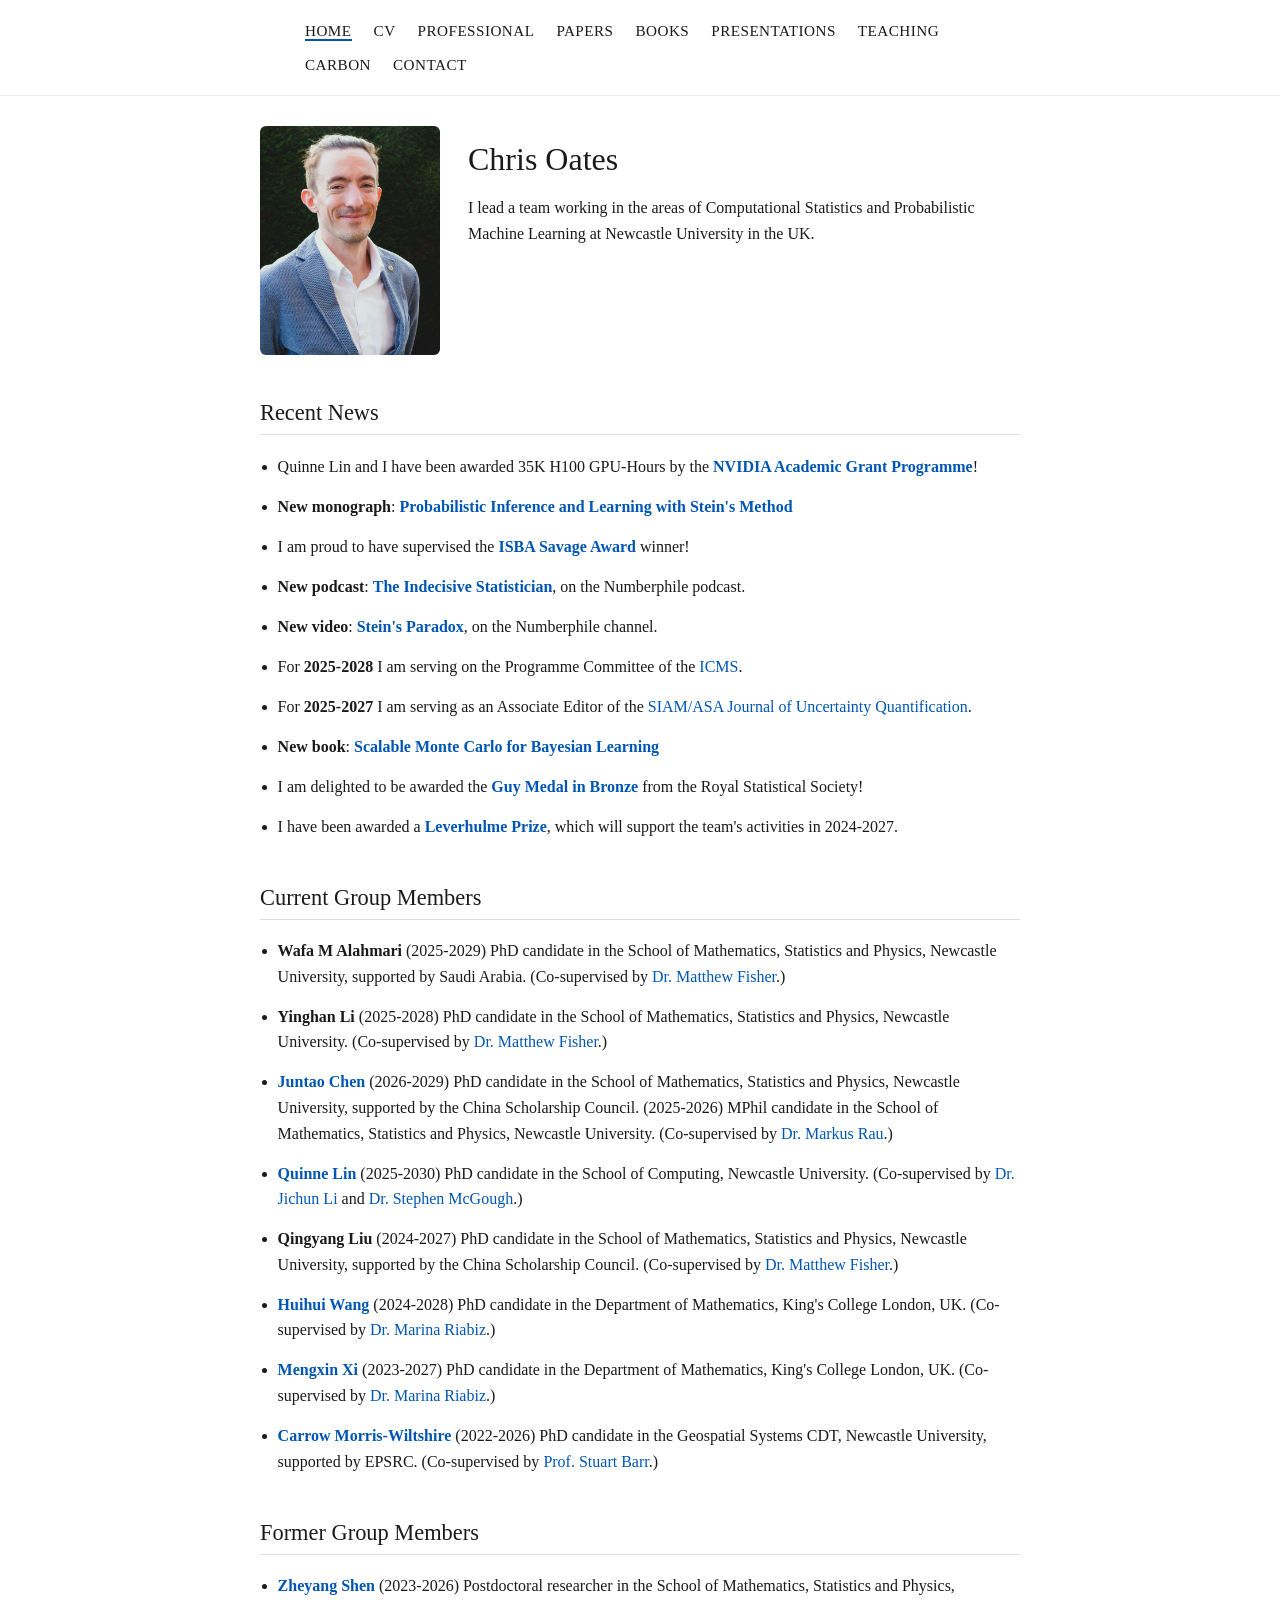
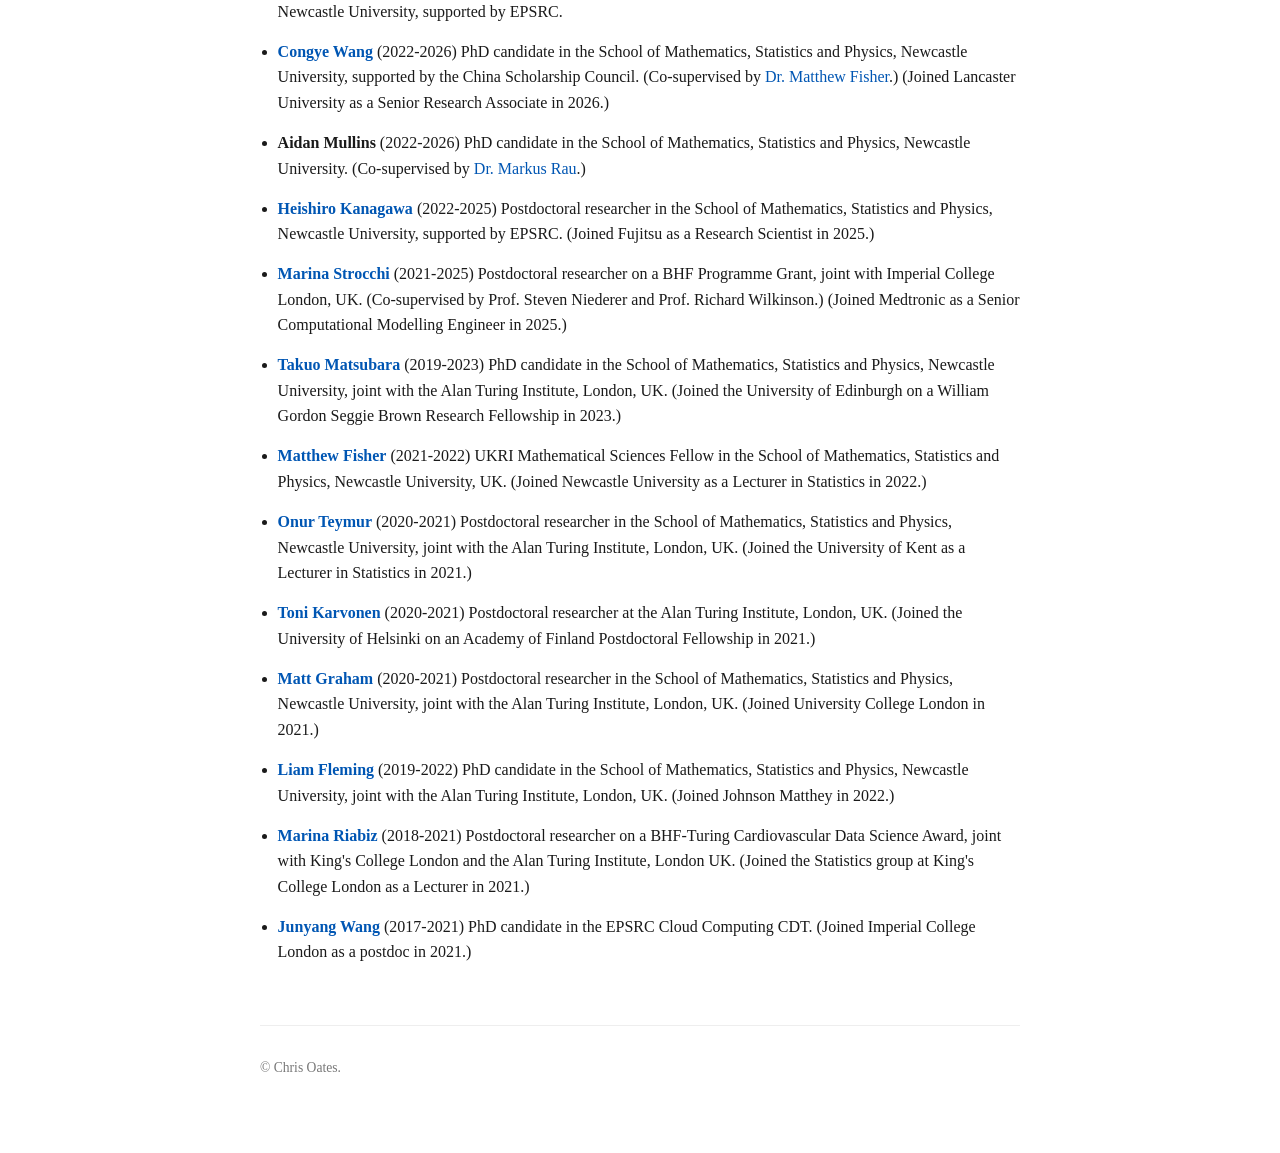
==== commit 956e48f8: "Update index.html" ====
--- a/index.html
+++ b/index.html
@@ -27,7 +27,7 @@
   database. A web browser reads these files directly. To edit
   the site, you edit the .html files in a plain text editor
   (Notepad, TextEdit in plain-text mode, VS Code, etc.) and
-  refresh your browser to see the change.
+  refresh your browser to see the change. 
 
   HOW TO ADD OR CHANGE TEXT ON THIS PAGE
   ---------------------------------------
@@ -117,6 +117,7 @@
        =================================================== -->
   <h2>Recent News</h2>
   <ul class="entry-list">
+    <li>Quinne Lin and I have been awarded 35K H100 GPU-Hours by the <a href="https://www.nvidia.com/en-gb/industries/higher-education-research/academic-grant-program/"><strong>NVIDIA Academic Grant Programme</strong></a>!</li>
     <li><strong>New monograph</strong>: <a href="https://arxiv.org/abs/2603.07467"><strong>Probabilistic Inference and Learning with Stein's Method</strong></a></li>
     <li>I am proud to have supervised the <a href="https://bayesian.org/project/savage-award/"><strong>ISBA Savage Award</strong></a> winner!</li>
     <li><strong>New podcast</strong>: <a href="https://youtu.be/iz8fpVh_rlc"><strong>The Indecisive Statistician</strong></a>, on the Numberphile podcast.</li>
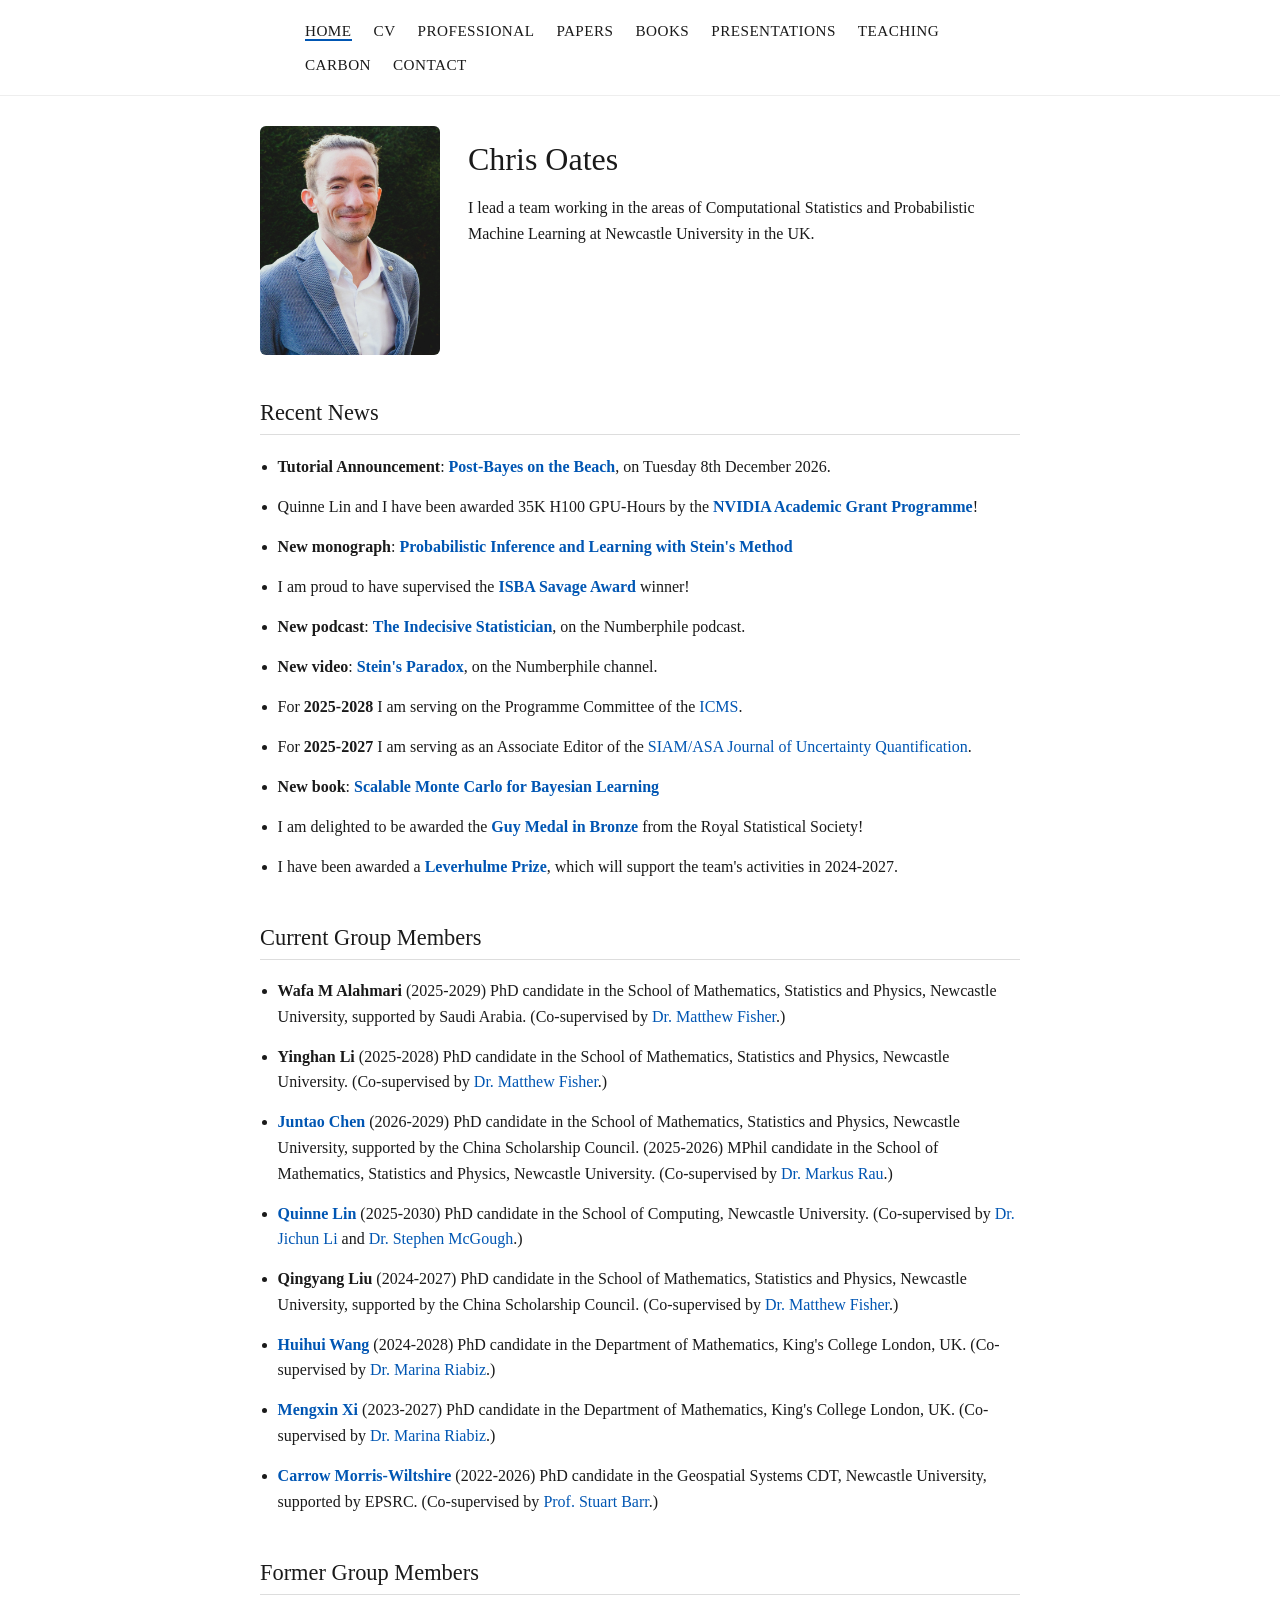
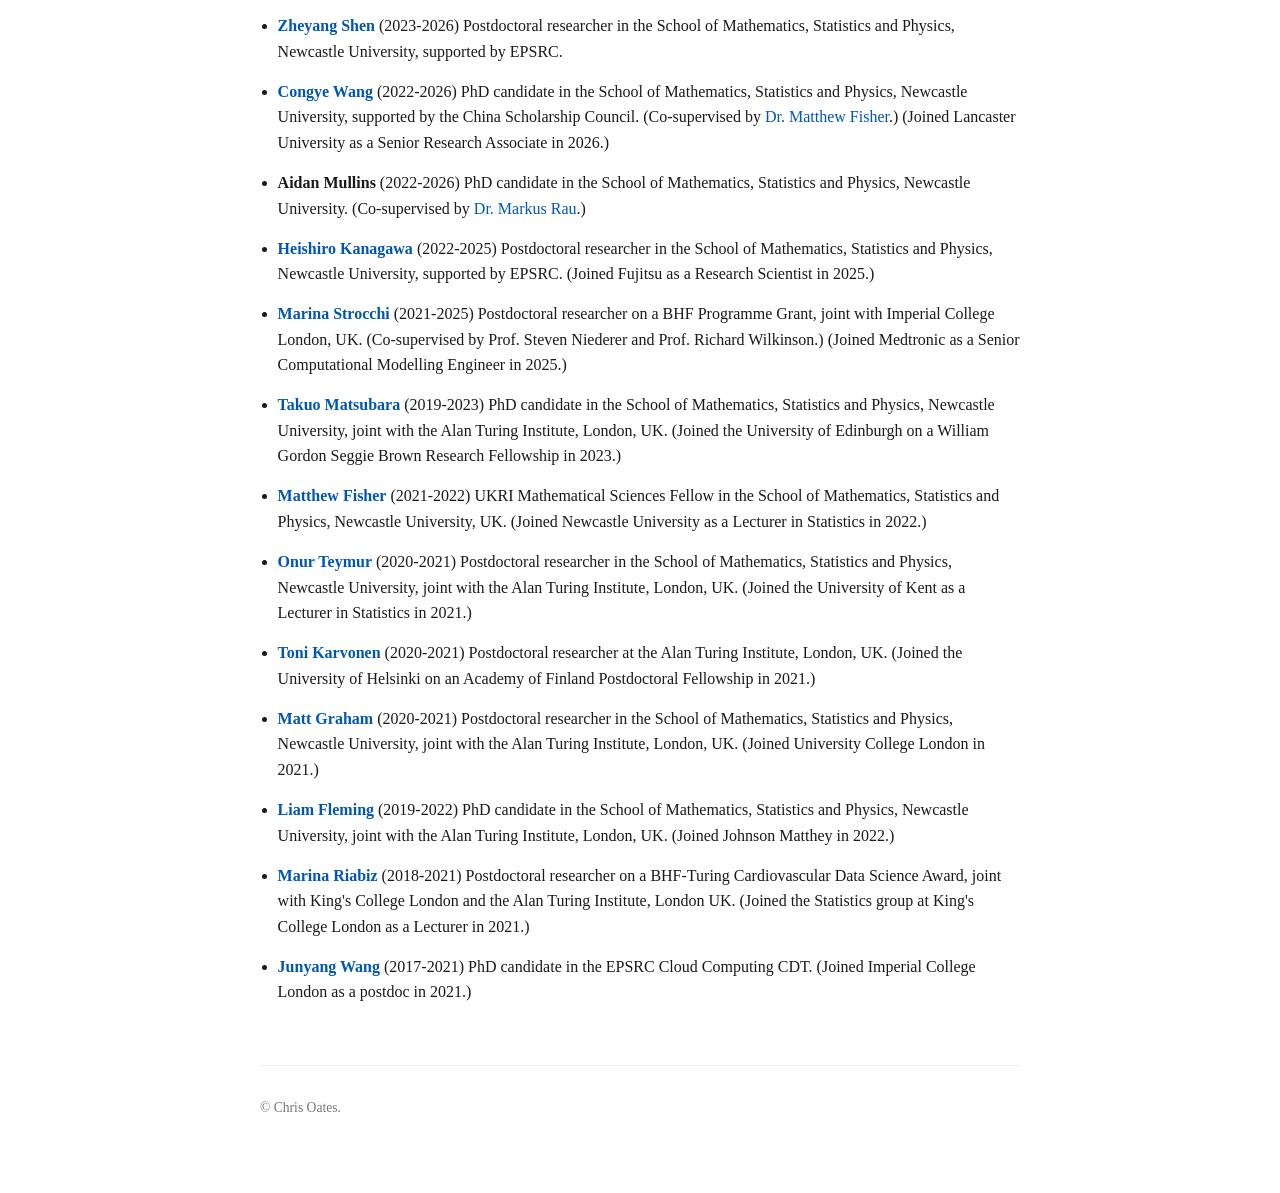
==== commit 7353fe47: "Update index.html" ====
--- a/index.html
+++ b/index.html
@@ -117,6 +117,7 @@
        =================================================== -->
   <h2>Recent News</h2>
   <ul class="entry-list">
+    <li><strong>Tutorial Announcement</strong>: <a href="https://sites.google.com/view/post-bayes-on-the-beach"><strong>Post-Bayes on the Beach</strong></a>, on Tuesday 8th December 2026.</li>
     <li>Quinne Lin and I have been awarded 35K H100 GPU-Hours by the <a href="https://www.nvidia.com/en-gb/industries/higher-education-research/academic-grant-program/"><strong>NVIDIA Academic Grant Programme</strong></a>!</li>
     <li><strong>New monograph</strong>: <a href="https://arxiv.org/abs/2603.07467"><strong>Probabilistic Inference and Learning with Stein's Method</strong></a></li>
     <li>I am proud to have supervised the <a href="https://bayesian.org/project/savage-award/"><strong>ISBA Savage Award</strong></a> winner!</li>
